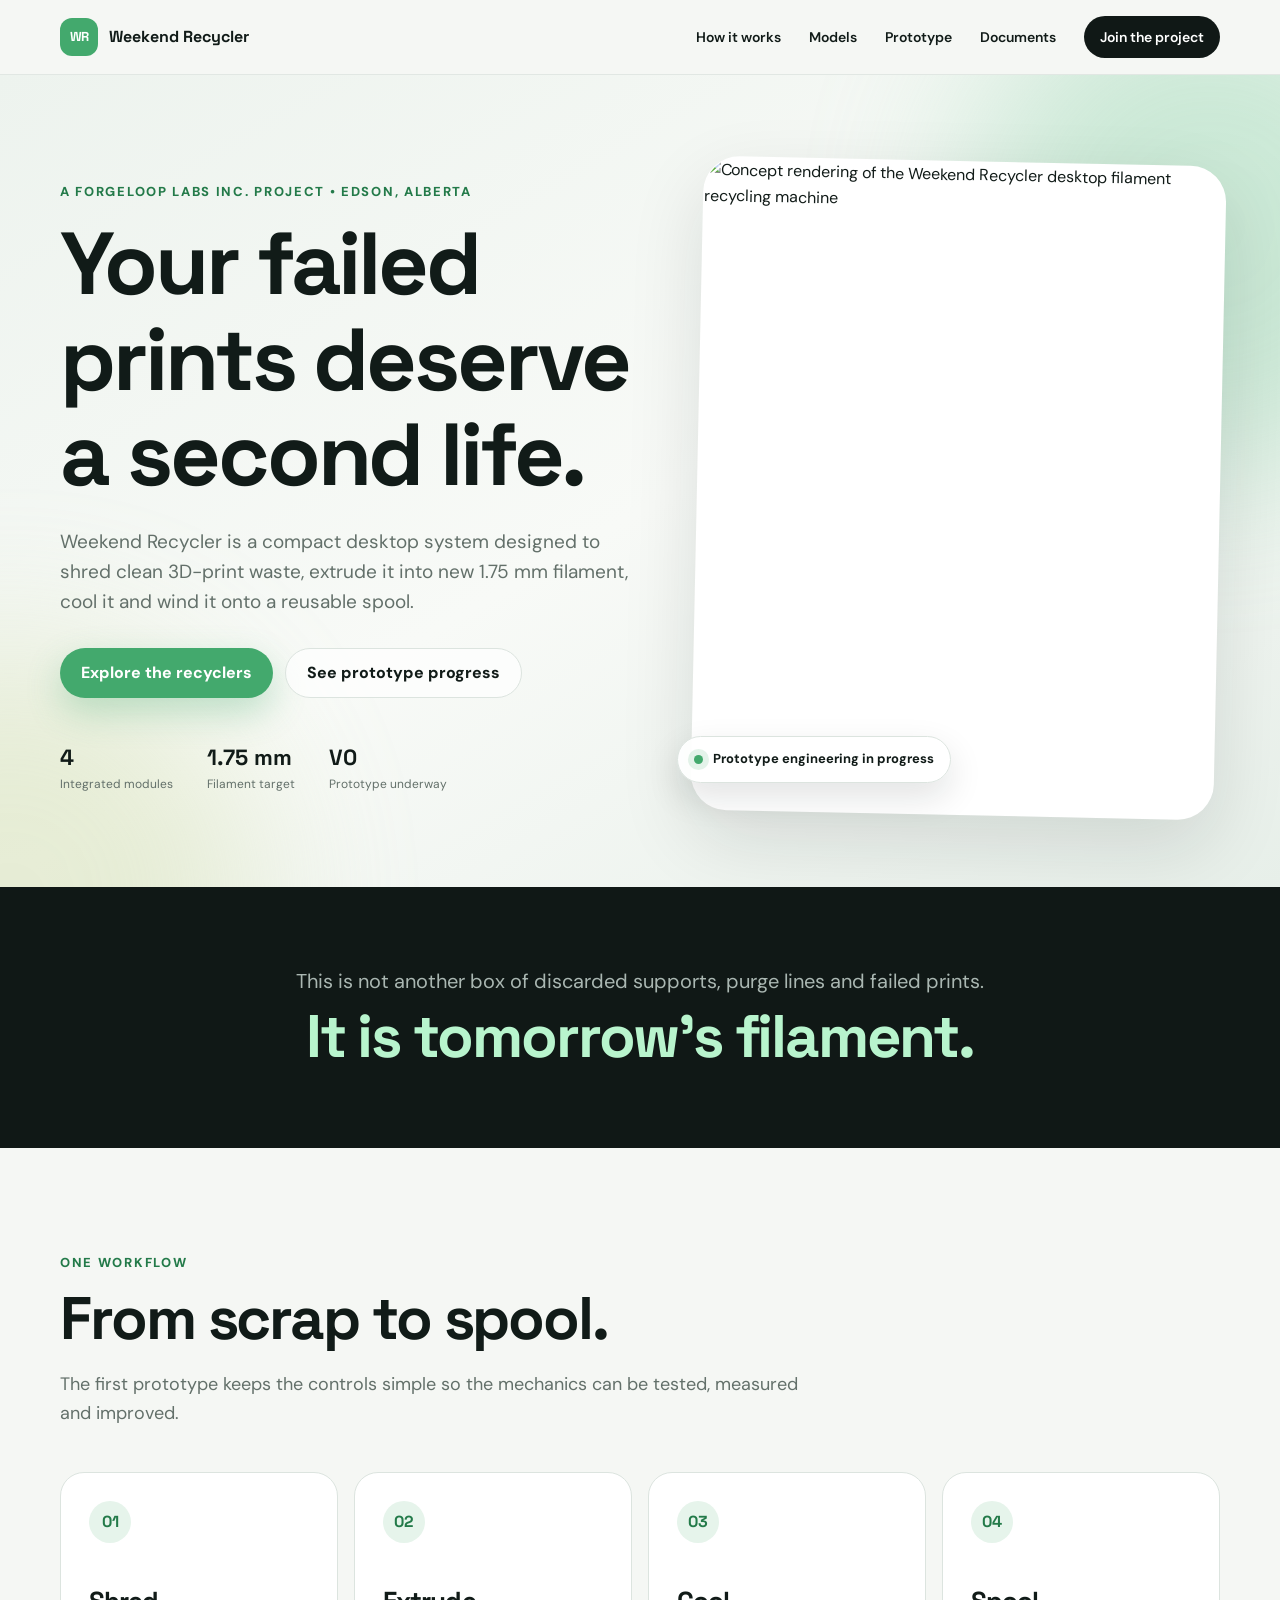
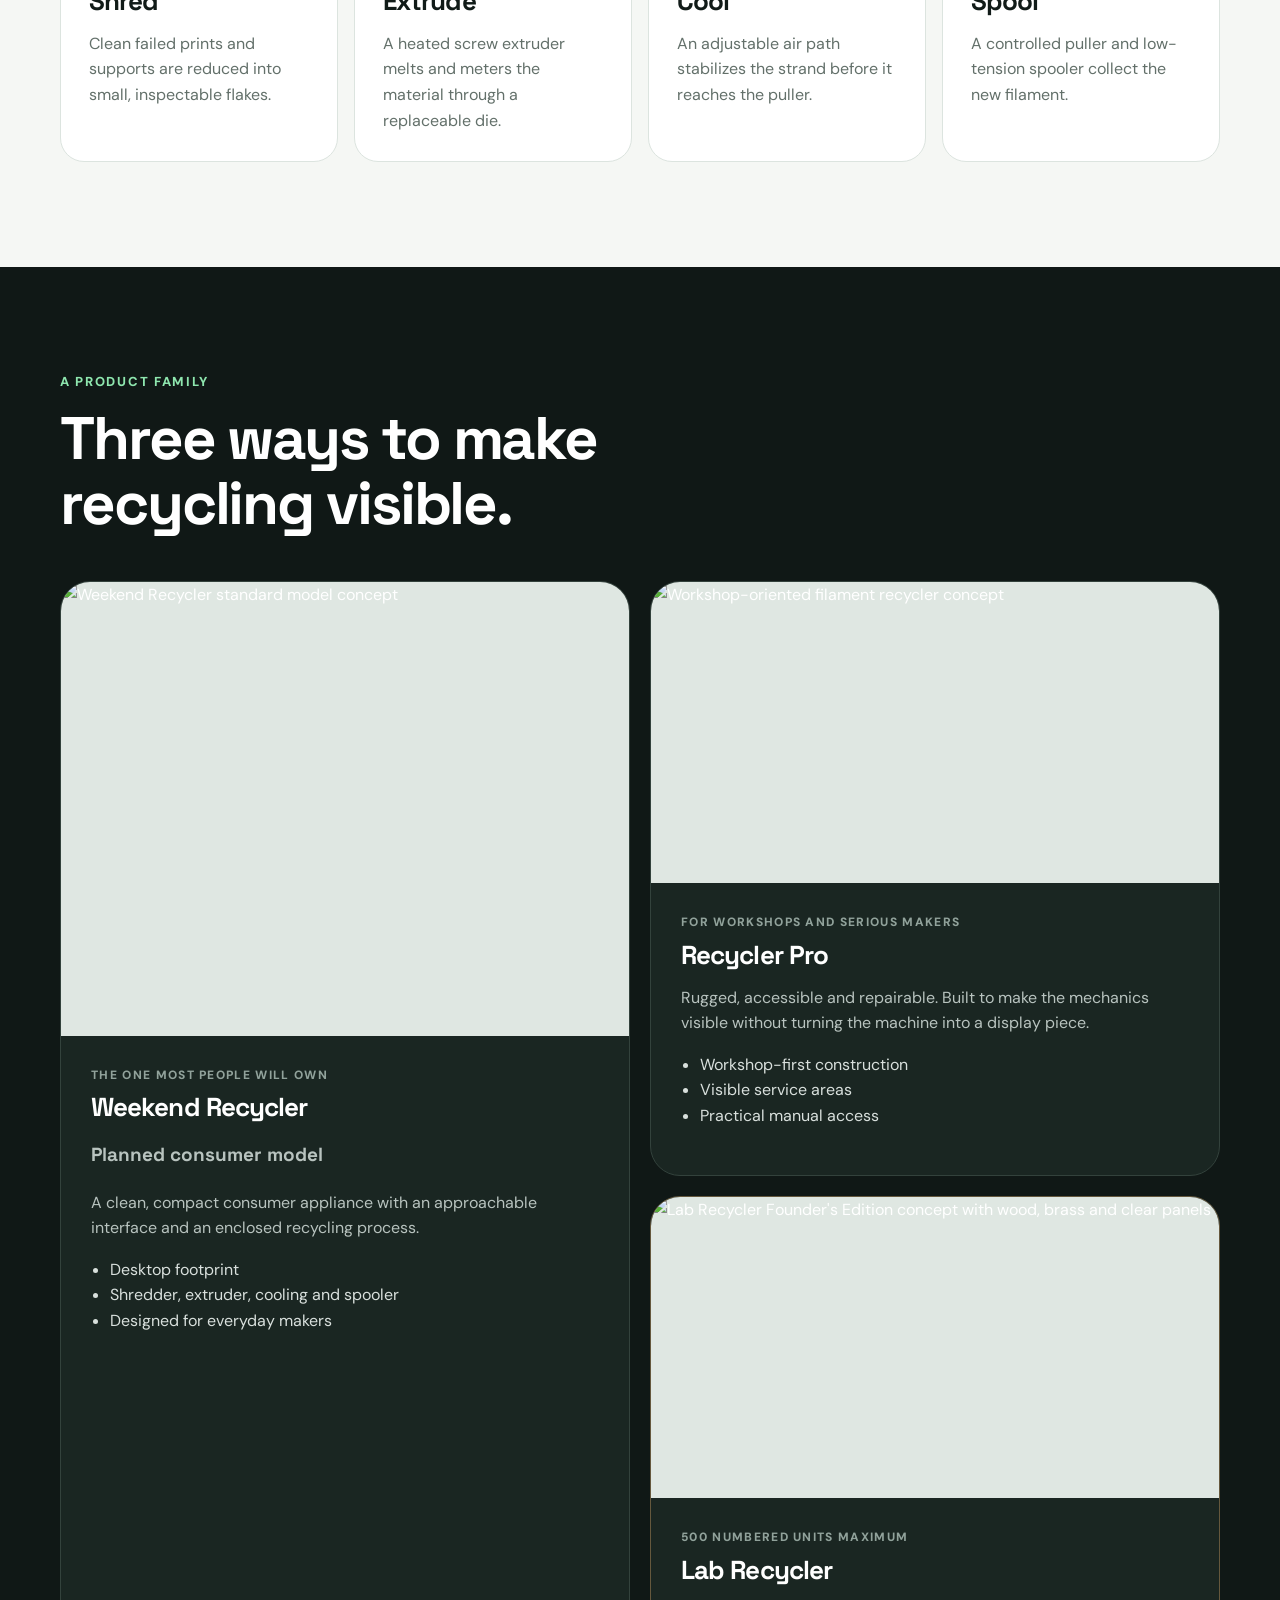
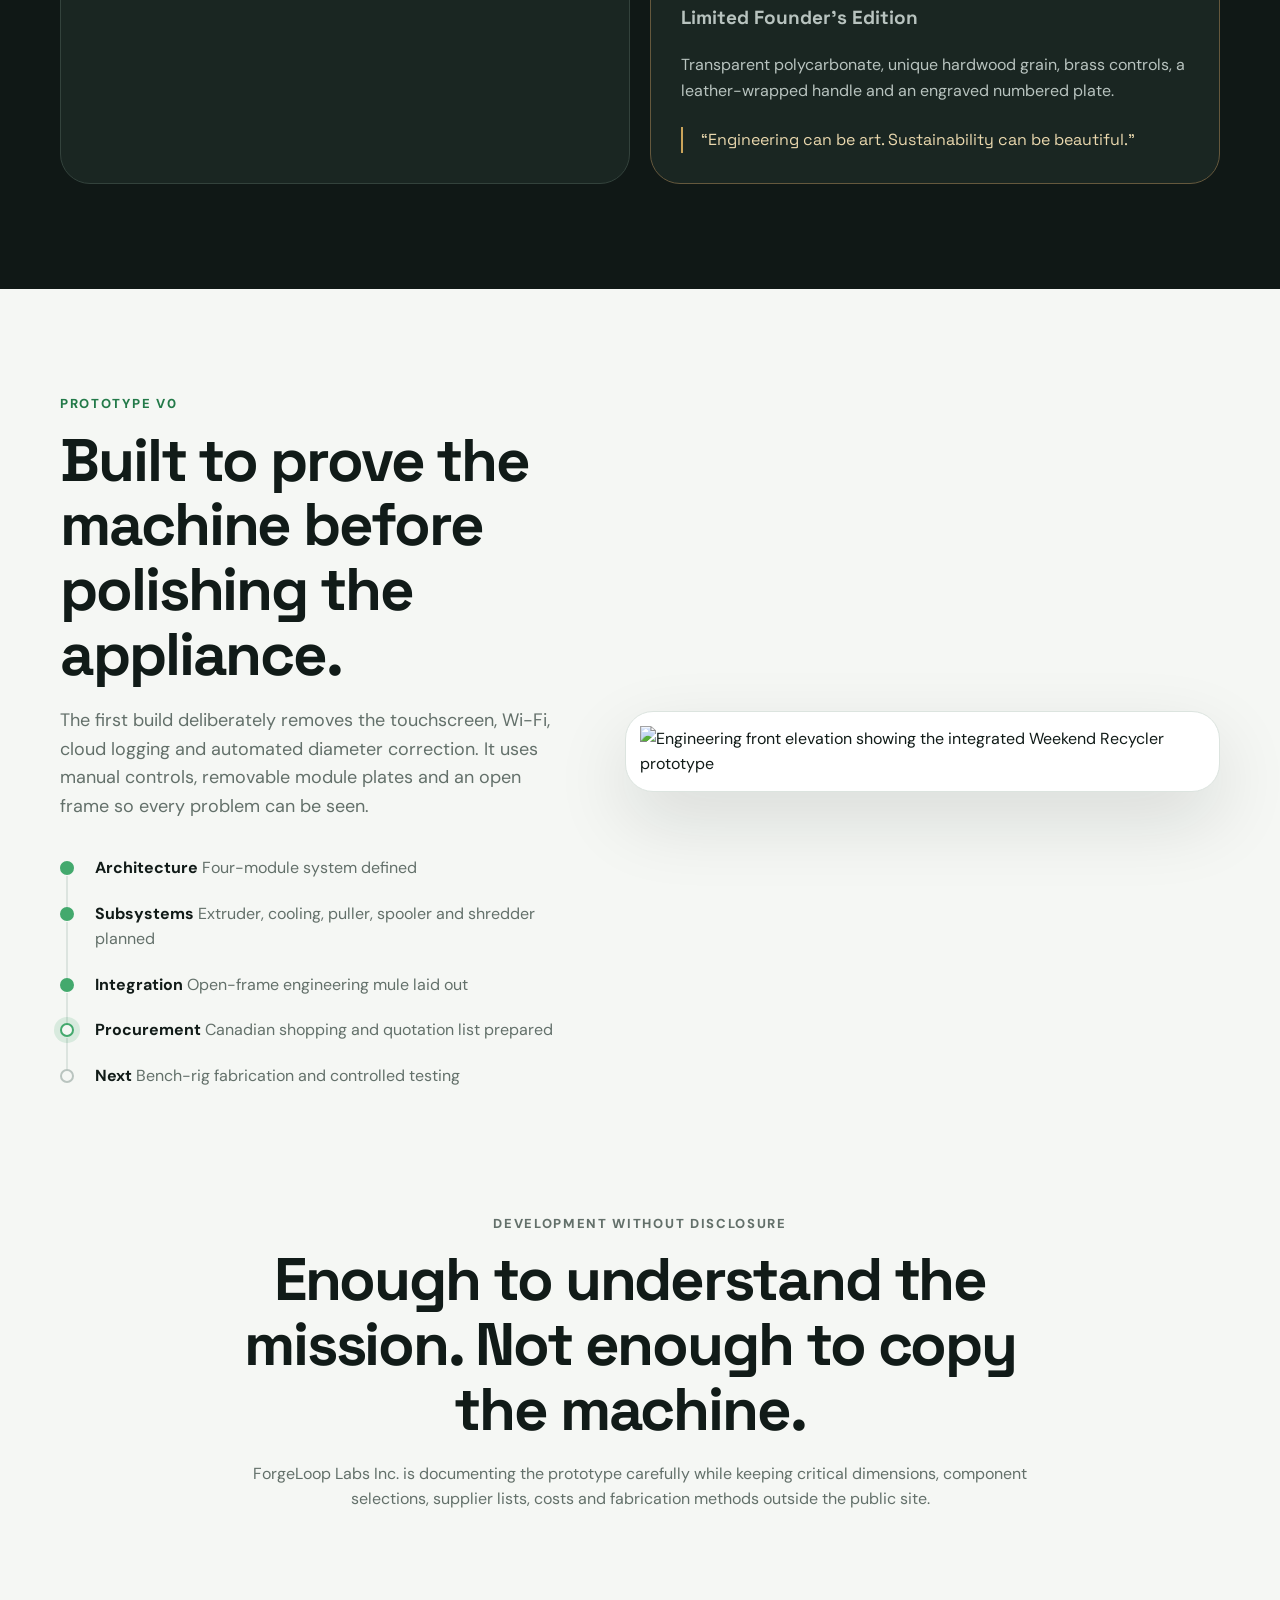
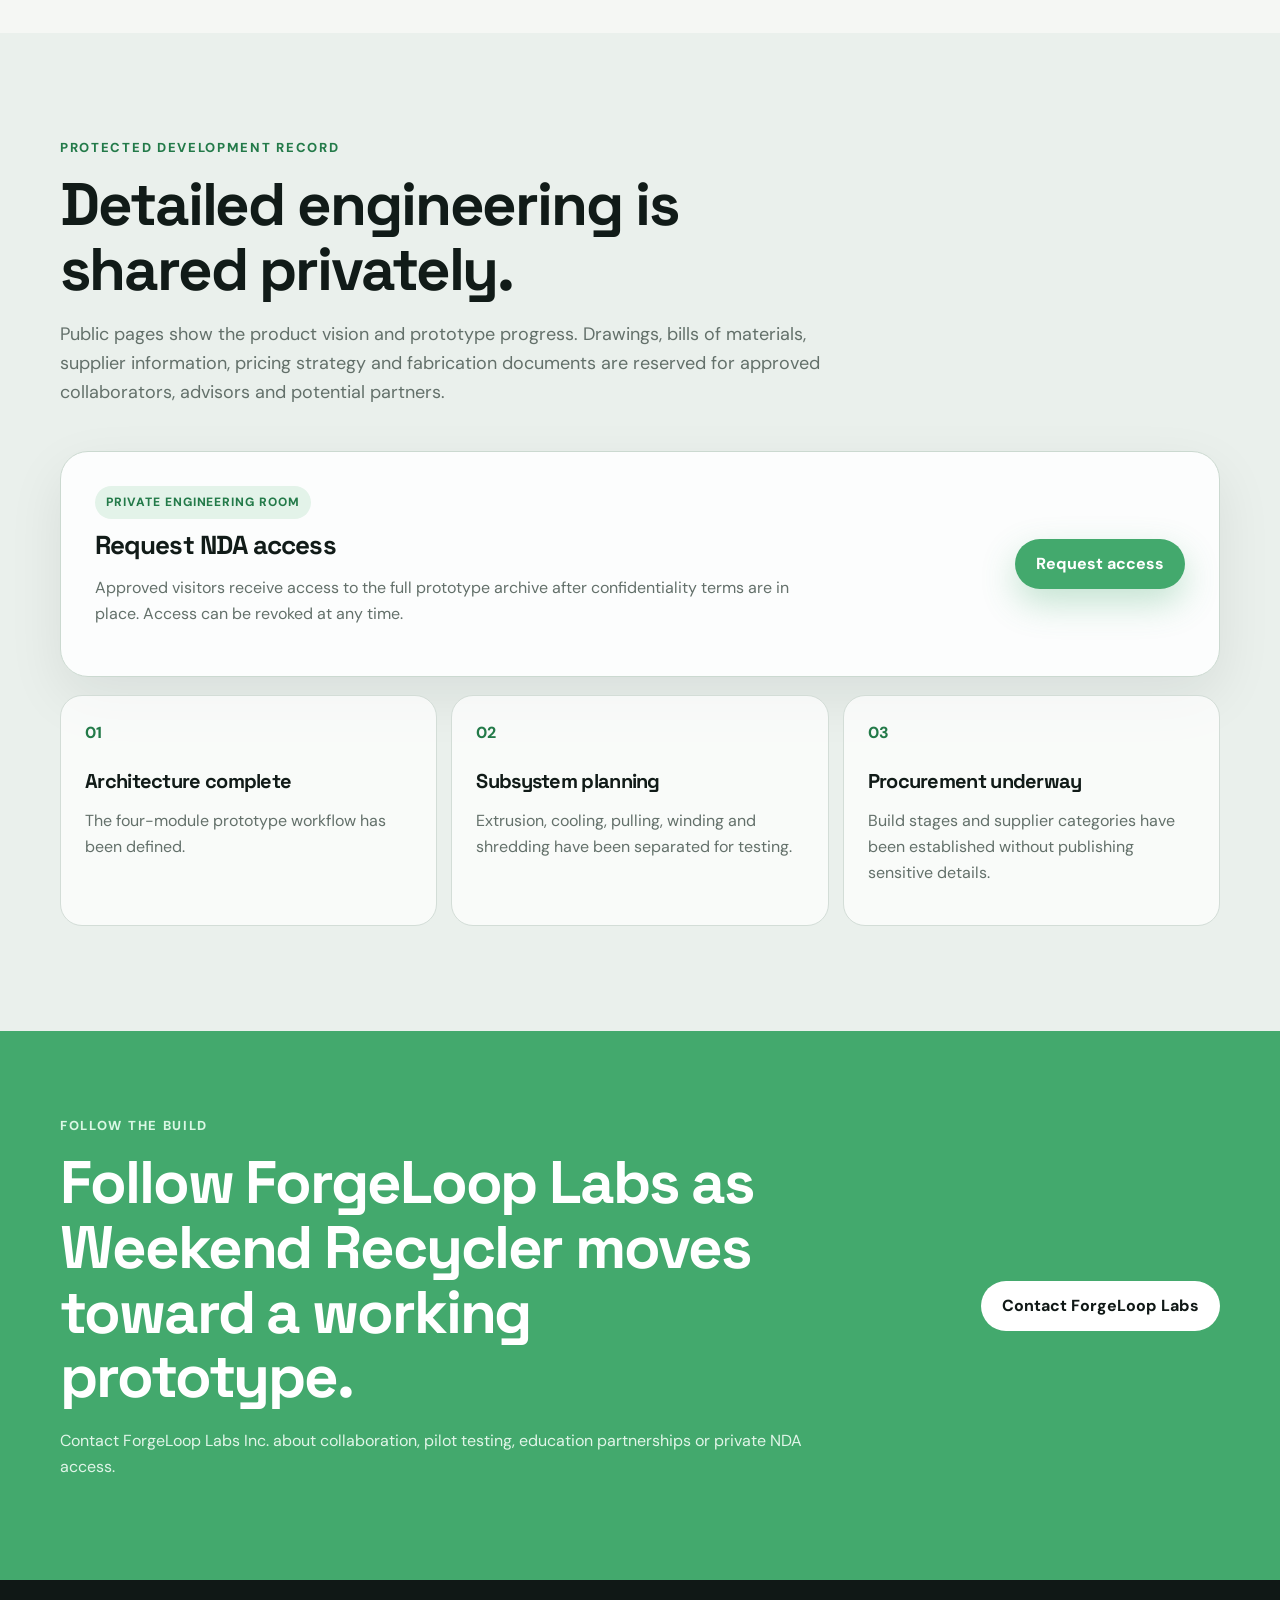
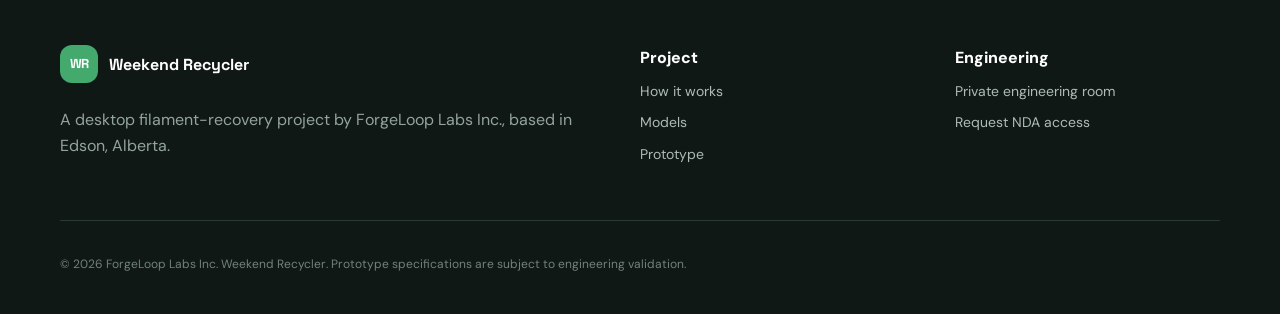
==== index.html @ 0235ad7a "Add files via upload" ====
<!doctype html>
<html lang="en">
<head>
  <meta charset="utf-8">
  <meta name="viewport" content="width=device-width, initial-scale=1">
  <meta name="description" content="Weekend Recycler turns failed 3D prints into reusable 1.75 mm filament.">
  <meta name="theme-color" content="#101816">
  <title>Weekend Recycler — Give Failed Prints a Second Life</title>
  <link rel="preconnect" href="https://fonts.googleapis.com">
  <link rel="preconnect" href="https://fonts.gstatic.com" crossorigin>
  <link href="https://fonts.googleapis.com/css2?family=DM+Sans:wght@400;500;600;700&family=Space+Grotesk:wght@500;600;700&display=swap" rel="stylesheet">
  <link rel="stylesheet" href="styles.css">
  <script defer src="script.js"></script>
</head>
<body>
  <a class="skip-link" href="#main">Skip to content</a>

  <header class="site-header">
    <div class="container nav-wrap">
      <a class="brand" href="#top" aria-label="Weekend Recycler home">
        <span class="brand-mark">WR</span>
        <span>Weekend Recycler</span>
      </a>
      <button class="menu-button" aria-expanded="false" aria-controls="main-nav">Menu</button>
      <nav id="main-nav" class="main-nav" aria-label="Primary navigation">
        <a href="#how-it-works">How it works</a>
        <a href="#models">Models</a>
        <a href="#prototype">Prototype</a>
        <a href="#documents">Documents</a>
        <a class="nav-cta" href="#contact">Join the project</a>
      </nav>
    </div>
  </header>

  <main id="main">
    <section id="top" class="hero">
      <div class="hero-glow hero-glow-one"></div>
      <div class="hero-glow hero-glow-two"></div>
      <div class="container hero-grid">
        <div class="hero-copy reveal">
          <p class="eyebrow">A ForgeLoop Labs Inc. project • Edson, Alberta</p>
          <h1>Your failed prints deserve a second life.</h1>
          <p class="hero-text">
            Weekend Recycler is a compact desktop system designed to shred clean 3D-print waste,
            extrude it into new 1.75 mm filament, cool it and wind it onto a reusable spool.
          </p>
          <div class="hero-actions">
            <a class="button button-primary" href="#models">Explore the recyclers</a>
            <a class="button button-secondary" href="#prototype">See prototype progress</a>
          </div>
          <div class="hero-stats" aria-label="Product highlights">
            <div><strong>4</strong><span>Integrated modules</span></div>
            <div><strong>1.75 mm</strong><span>Filament target</span></div>
            <div><strong>V0</strong><span>Prototype underway</span></div>
          </div>
        </div>

        <div class="hero-visual reveal">
          <div class="image-shell">
            <img src="assets/standard-recycler.png" alt="Concept rendering of the Weekend Recycler desktop filament recycling machine">
          </div>
          <div class="floating-card">
            <span class="status-dot"></span>
            Prototype engineering in progress
          </div>
        </div>
      </div>
    </section>

    <section class="statement">
      <div class="container statement-inner reveal">
        <p>This is not another box of discarded supports, purge lines and failed prints.</p>
        <h2>It is tomorrow’s filament.</h2>
      </div>
    </section>

    <section id="how-it-works" class="section">
      <div class="container">
        <div class="section-heading reveal">
          <p class="eyebrow">One workflow</p>
          <h2>From scrap to spool.</h2>
          <p>The first prototype keeps the controls simple so the mechanics can be tested, measured and improved.</p>
        </div>
        <div class="process-grid">
          <article class="process-card reveal">
            <span>01</span>
            <h3>Shred</h3>
            <p>Clean failed prints and supports are reduced into small, inspectable flakes.</p>
          </article>
          <article class="process-card reveal">
            <span>02</span>
            <h3>Extrude</h3>
            <p>A heated screw extruder melts and meters the material through a replaceable die.</p>
          </article>
          <article class="process-card reveal">
            <span>03</span>
            <h3>Cool</h3>
            <p>An adjustable air path stabilizes the strand before it reaches the puller.</p>
          </article>
          <article class="process-card reveal">
            <span>04</span>
            <h3>Spool</h3>
            <p>A controlled puller and low-tension spooler collect the new filament.</p>
          </article>
        </div>
      </div>
    </section>

    <section id="models" class="section section-dark">
      <div class="container">
        <div class="section-heading reveal">
          <p class="eyebrow">A product family</p>
          <h2>Three ways to make recycling visible.</h2>
        </div>

        <div class="model-grid">
          <article class="model-card featured reveal">
            <div class="model-image"><img src="assets/standard-recycler.png" alt="Weekend Recycler standard model concept"></div>
            <div class="model-content">
              <p class="model-kicker">The one most people will own</p>
              <h3>Weekend Recycler</h3>
              <p class="availability">Planned consumer model</p>
              <p>A clean, compact consumer appliance with an approachable interface and an enclosed recycling process.</p>
              <ul>
                <li>Desktop footprint</li>
                <li>Shredder, extruder, cooling and spooler</li>
                <li>Designed for everyday makers</li>
              </ul>
            </div>
          </article>

          <article class="model-card reveal">
            <div class="model-image"><img src="assets/pro-recycler.png" alt="Workshop-oriented filament recycler concept"></div>
            <div class="model-content">
              <p class="model-kicker">For workshops and serious makers</p>
              <h3>Recycler Pro</h3>
              <p>Rugged, accessible and repairable. Built to make the mechanics visible without turning the machine into a display piece.</p>
              <ul>
                <li>Workshop-first construction</li>
                <li>Visible service areas</li>
                <li>Practical manual access</li>
              </ul>
            </div>
          </article>

          <article class="model-card lab reveal">
            <div class="model-image"><img src="assets/lab-recycler.png" alt="Lab Recycler Founder's Edition concept with wood, brass and clear panels"></div>
            <div class="model-content">
              <p class="model-kicker">500 numbered units maximum</p>
              <h3>Lab Recycler</h3>
              <p class="availability">Limited Founder’s Edition</p>
              <p>Transparent polycarbonate, unique hardwood grain, brass controls, a leather-wrapped handle and an engraved numbered plate.</p>
              <blockquote>“Engineering can be art. Sustainability can be beautiful.”</blockquote>
            </div>
          </article>
        </div>
      </div>
    </section>

    <section id="prototype" class="section">
      <div class="container prototype-grid">
        <div class="prototype-copy reveal">
          <p class="eyebrow">Prototype V0</p>
          <h2>Built to prove the machine before polishing the appliance.</h2>
          <p>
            The first build deliberately removes the touchscreen, Wi-Fi, cloud logging and automated diameter correction.
            It uses manual controls, removable module plates and an open frame so every problem can be seen.
          </p>
          <div class="milestones">
            <div class="milestone done"><span></span><p><strong>Architecture</strong> Four-module system defined</p></div>
            <div class="milestone done"><span></span><p><strong>Subsystems</strong> Extruder, cooling, puller, spooler and shredder planned</p></div>
            <div class="milestone done"><span></span><p><strong>Integration</strong> Open-frame engineering mule laid out</p></div>
            <div class="milestone current"><span></span><p><strong>Procurement</strong> Canadian shopping and quotation list prepared</p></div>
            <div class="milestone"><span></span><p><strong>Next</strong> Bench-rig fabrication and controlled testing</p></div>
          </div>
        </div>
        <div class="prototype-visual reveal">
          <img src="assets/prototype-front-elevation.png" alt="Engineering front elevation showing the integrated Weekend Recycler prototype">
        </div>
      </div>
    </section>

    <section class="section detail-section">
      <div class="container public-vision reveal">
        <p class="eyebrow">Development without disclosure</p>
        <h2>Enough to understand the mission. Not enough to copy the machine.</h2>
        <p>
          ForgeLoop Labs Inc. is documenting the prototype carefully while keeping critical dimensions,
          component selections, supplier lists, costs and fabrication methods outside the public site.
        </p>
      </div>
    </section>

    <section id="documents" class="section docs-section">
      <div class="container">
        <div class="section-heading reveal">
          <p class="eyebrow">Protected development record</p>
          <h2>Detailed engineering is shared privately.</h2>
          <p>
            Public pages show the product vision and prototype progress. Drawings, bills of materials,
            supplier information, pricing strategy and fabrication documents are reserved for approved
            collaborators, advisors and potential partners.
          </p>
        </div>
        <div class="private-access-card reveal">
          <div>
            <span class="private-badge">Private engineering room</span>
            <h3>Request NDA access</h3>
            <p>
              Approved visitors receive access to the full prototype archive after confidentiality terms
              are in place. Access can be revoked at any time.
            </p>
          </div>
          <a class="button button-primary"
             href="mailto:david.bodnar@forgelooplabs.com?subject=Weekend%20Recycler%20NDA%20Access%20Request">
             Request access
          </a>
        </div>
        <div class="public-summary-grid">
          <article class="public-summary-card reveal"><span>01</span><h3>Architecture complete</h3><p>The four-module prototype workflow has been defined.</p></article>
          <article class="public-summary-card reveal"><span>02</span><h3>Subsystem planning</h3><p>Extrusion, cooling, pulling, winding and shredding have been separated for testing.</p></article>
          <article class="public-summary-card reveal"><span>03</span><h3>Procurement underway</h3><p>Build stages and supplier categories have been established without publishing sensitive details.</p></article>
        </div>
      </div>
    </section>

    <section id="contact" class="cta-section">
      <div class="container cta-inner reveal">
        <div>
          <p class="eyebrow">Follow the build</p>
          <h2>Follow ForgeLoop Labs as Weekend Recycler moves toward a working prototype.</h2>
          <p>Contact ForgeLoop Labs Inc. about collaboration, pilot testing, education partnerships or private NDA access.</p>
        </div>
        <a class="button button-light" href="mailto:david.bodnar@forgelooplabs.com?subject=Weekend%20Recycler">Contact ForgeLoop Labs</a>
      </div>
    </section>
  </main>

  <footer class="site-footer">
    <div class="container footer-grid">
      <div>
        <a class="brand footer-brand" href="#top"><span class="brand-mark">WR</span><span>Weekend Recycler</span></a>
        <p>A desktop filament-recovery project by ForgeLoop Labs Inc., based in Edson, Alberta.</p>
      </div>
      <div>
        <p class="footer-heading">Project</p>
        <a href="#how-it-works">How it works</a>
        <a href="#models">Models</a>
        <a href="#prototype">Prototype</a>
      </div>
      <div>
        <p class="footer-heading">Engineering</p>
        <a href="#documents">Private engineering room</a>
        <a href="mailto:david.bodnar@forgelooplabs.com?subject=Weekend%20Recycler%20NDA%20Access%20Request">Request NDA access</a>
      </div>
    </div>
    <div class="container legal">
      <p>© <span id="year"></span> ForgeLoop Labs Inc. Weekend Recycler. Prototype specifications are subject to engineering validation.</p>
    </div>
  </footer>
</body>
</html>
---- styles.css ----
:root {
  --bg: #f5f7f4;
  --paper: #ffffff;
  --ink: #111b18;
  --muted: #63706a;
  --line: #dce4df;
  --green: #43a96d;
  --green-dark: #237a49;
  --dark: #101816;
  --dark-soft: #1a2622;
  --amber: #caa45a;
  --radius: 24px;
  --shadow: 0 28px 75px rgba(16, 24, 22, .12);
}

* { box-sizing: border-box; }
html { scroll-behavior: smooth; }
body {
  margin: 0;
  background: var(--bg);
  color: var(--ink);
  font-family: "DM Sans", system-ui, sans-serif;
  line-height: 1.6;
}
img { display: block; width: 100%; }
a { color: inherit; text-decoration: none; }
button, a { -webkit-tap-highlight-color: transparent; }
.container { width: min(1160px, calc(100% - 40px)); margin-inline: auto; }
.skip-link { position: fixed; left: 16px; top: -80px; z-index: 999; background: white; padding: 12px 16px; border-radius: 8px; }
.skip-link:focus { top: 16px; }

.site-header {
  position: sticky; top: 0; z-index: 100;
  background: rgba(245, 247, 244, .86);
  border-bottom: 1px solid rgba(220, 228, 223, .8);
  backdrop-filter: blur(16px);
}
.nav-wrap { height: 74px; display: flex; align-items: center; justify-content: space-between; }
.brand { display: inline-flex; gap: 11px; align-items: center; font-family: "Space Grotesk"; font-weight: 700; }
.brand-mark {
  display: grid; place-items: center; width: 38px; height: 38px; border-radius: 12px;
  background: var(--green); color: white; font-size: 13px; letter-spacing: -.04em;
}
.main-nav { display: flex; gap: 28px; align-items: center; font-size: 14px; font-weight: 600; }
.main-nav a:hover { color: var(--green-dark); }
.nav-cta { background: var(--dark); color: white !important; padding: 10px 16px; border-radius: 999px; }
.menu-button { display: none; border: 0; background: var(--dark); color: white; border-radius: 999px; padding: 9px 14px; }

.hero {
  position: relative; overflow: hidden; padding: 86px 0 72px;
  background: linear-gradient(150deg, #edf3ee 0%, #f8faf7 52%, #e7efe9 100%);
}
.hero-grid { position: relative; display: grid; grid-template-columns: 1.05fr .95fr; gap: 58px; align-items: center; }
.hero-copy { position: relative; z-index: 2; }
.eyebrow { margin: 0 0 14px; color: var(--green-dark); font-size: 13px; font-weight: 800; letter-spacing: .13em; text-transform: uppercase; }
h1, h2, h3 { font-family: "Space Grotesk", system-ui, sans-serif; line-height: 1.08; letter-spacing: -.035em; }
h1 { max-width: 760px; margin: 0; font-size: clamp(48px, 7vw, 88px); }
h2 { margin: 0 0 18px; font-size: clamp(36px, 5vw, 60px); }
h3 { margin: 0 0 10px; font-size: 26px; }
.hero-text { max-width: 660px; margin: 25px 0 30px; color: var(--muted); font-size: 19px; }
.hero-actions { display: flex; gap: 12px; flex-wrap: wrap; }
.button { display: inline-flex; align-items: center; justify-content: center; min-height: 50px; padding: 0 21px; border-radius: 999px; font-weight: 750; transition: transform .2s ease, box-shadow .2s ease; }
.button:hover { transform: translateY(-2px); }
.button-primary { background: var(--green); color: white; box-shadow: 0 14px 35px rgba(67, 169, 109, .3); }
.button-secondary { border: 1px solid var(--line); background: rgba(255,255,255,.7); }
.button-light { background: white; color: var(--dark); }
.hero-stats { display: flex; gap: 34px; margin-top: 42px; }
.hero-stats div { display: grid; }
.hero-stats strong { font-family: "Space Grotesk"; font-size: 22px; }
.hero-stats span { color: var(--muted); font-size: 12px; }
.hero-visual { position: relative; }
.image-shell {
  overflow: hidden; border: 1px solid rgba(255,255,255,.9); border-radius: 36px;
  background: white; box-shadow: var(--shadow); transform: rotate(1.2deg);
}
.image-shell img { aspect-ratio: 4/5; object-fit: cover; }
.floating-card {
  position: absolute; left: -20px; bottom: 32px; display: flex; gap: 10px; align-items: center;
  border: 1px solid var(--line); border-radius: 999px; padding: 12px 16px;
  background: rgba(255,255,255,.94); box-shadow: 0 14px 35px rgba(16,24,22,.12); font-size: 13px; font-weight: 700;
}
.status-dot { width: 9px; height: 9px; border-radius: 50%; background: var(--green); box-shadow: 0 0 0 6px rgba(67,169,109,.14); }
.hero-glow { position: absolute; width: 500px; height: 500px; border-radius: 50%; filter: blur(80px); opacity: .38; }
.hero-glow-one { right: -180px; top: -100px; background: #82cda1; }
.hero-glow-two { left: -240px; bottom: -260px; background: #cbd8a0; }

.statement { background: var(--dark); color: white; }
.statement-inner { padding: 78px 0; text-align: center; }
.statement p { margin: 0 0 8px; color: #aab7b2; font-size: 20px; }
.statement h2 { margin: 0; color: #b8f4cd; }

.section { padding: 105px 0; }
.section-heading { max-width: 760px; margin-bottom: 44px; }
.section-heading p:last-child { color: var(--muted); font-size: 18px; }
.process-grid { display: grid; grid-template-columns: repeat(4, 1fr); gap: 16px; }
.process-card { min-height: 240px; padding: 28px; border: 1px solid var(--line); border-radius: var(--radius); background: var(--paper); }
.process-card span { display: inline-grid; place-items: center; width: 42px; height: 42px; border-radius: 50%; background: #e6f4eb; color: var(--green-dark); font-family: "Space Grotesk"; font-weight: 700; }
.process-card h3 { margin-top: 44px; }
.process-card p { color: var(--muted); margin-bottom: 0; }

.section-dark { background: var(--dark); color: white; }
.section-dark .eyebrow { color: #8ee6ae; }
.model-grid { display: grid; grid-template-columns: 1fr 1fr; gap: 20px; }
.model-card { overflow: hidden; border: 1px solid #33423c; border-radius: 30px; background: var(--dark-soft); }
.model-card.featured { grid-row: span 2; }
.model-image { overflow: hidden; background: #dfe7e2; }
.model-card.featured .model-image img { aspect-ratio: 5/4; object-fit: cover; }
.model-card:not(.featured) .model-image img { aspect-ratio: 16/8.5; object-fit: cover; }
.model-content { padding: 30px; }
.model-kicker { margin: 0 0 8px; color: #91a29b; font-size: 12px; text-transform: uppercase; letter-spacing: .11em; font-weight: 800; }
.price { color: #a8f2c2; font-family: "Space Grotesk"; font-size: 27px; font-weight: 700; }
.price span { color: #91a29b; font-family: "DM Sans"; font-size: 12px; font-weight: 500; }
.model-content > p:not(.model-kicker):not(.price) { color: #b8c3bf; }
.model-content ul { padding-left: 19px; color: #d9e0dd; }
.model-content blockquote { margin: 24px 0 0; padding-left: 18px; border-left: 2px solid var(--amber); color: #ead8ae; font-family: "Space Grotesk"; }
.lab { border-color: #65583d; }

.prototype-grid { display: grid; grid-template-columns: .92fr 1.08fr; gap: 58px; align-items: center; }
.prototype-copy > p:not(.eyebrow) { color: var(--muted); font-size: 18px; }
.prototype-visual { border: 1px solid var(--line); border-radius: 28px; padding: 14px; background: white; box-shadow: var(--shadow); }
.milestones { margin-top: 34px; }
.milestone { position: relative; display: grid; grid-template-columns: 22px 1fr; gap: 13px; }
.milestone:not(:last-child)::before { content: ""; position: absolute; left: 6px; top: 21px; width: 2px; height: calc(100% - 3px); background: var(--line); }
.milestone span { position: relative; z-index: 1; width: 14px; height: 14px; margin-top: 6px; border: 2px solid #b9c4bf; border-radius: 50%; background: var(--bg); }
.milestone.done span { border-color: var(--green); background: var(--green); }
.milestone.current span { border-color: var(--green); box-shadow: 0 0 0 6px rgba(67,169,109,.16); }
.milestone p { margin: 0 0 20px; color: var(--muted); }
.milestone strong { color: var(--ink); }

.detail-section { padding-top: 0; }
.detail-grid { display: grid; grid-template-columns: 1fr 1fr; gap: 20px; }
.detail-figure { margin: 0; padding: 15px; border: 1px solid var(--line); border-radius: 24px; background: white; }
.detail-figure img { aspect-ratio: 16/10; object-fit: contain; }
.detail-figure figcaption { padding: 10px 6px 2px; color: var(--muted); font-size: 13px; }

.docs-section { background: #eaf0ec; }
.docs-grid { display: grid; grid-template-columns: repeat(4, 1fr); gap: 14px; }
.doc-card { min-height: 220px; padding: 22px; border: 1px solid #d3ddd7; border-radius: 22px; background: rgba(255,255,255,.8); transition: transform .2s ease, border-color .2s ease; }
.doc-card:hover { transform: translateY(-5px); border-color: var(--green); }
.doc-card span { color: var(--green-dark); font-family: "Space Grotesk"; font-size: 13px; font-weight: 800; }
.doc-card h3 { margin-top: 35px; font-size: 20px; }
.doc-card p { color: var(--muted); font-size: 14px; }

.cta-section { padding: 85px 0; background: var(--green); color: white; }
.cta-inner { display: flex; align-items: center; justify-content: space-between; gap: 35px; }
.cta-inner .eyebrow { color: #daf7e4; }
.cta-inner h2 { max-width: 760px; }
.cta-inner p:last-child { max-width: 750px; color: #e1f5e8; }

.site-footer { padding: 65px 0 28px; background: var(--dark); color: white; }
.footer-grid { display: grid; grid-template-columns: 2fr 1fr 1fr; gap: 50px; }
.footer-brand { margin-bottom: 15px; }
.footer-grid > div { display: flex; flex-direction: column; align-items: flex-start; gap: 9px; }
.footer-grid p { color: #93a39d; margin: 0; }
.footer-heading { color: white !important; font-weight: 800; }
.footer-grid a:not(.brand) { color: #aebbb6; font-size: 14px; }
.legal { margin-top: 55px; padding-top: 22px; border-top: 1px solid #2b3934; color: #71817b; font-size: 12px; }

.reveal { opacity: 0; transform: translateY(18px); transition: opacity .7s ease, transform .7s ease; }
.reveal.visible { opacity: 1; transform: translateY(0); }

@media (max-width: 960px) {
  .menu-button { display: inline-flex; }
  .main-nav {
    display: none; position: absolute; left: 20px; right: 20px; top: 68px;
    flex-direction: column; align-items: stretch; gap: 3px; padding: 12px;
    border: 1px solid var(--line); border-radius: 18px; background: white; box-shadow: var(--shadow);
  }
  .main-nav.open { display: flex; }
  .main-nav a { padding: 11px 13px; }
  .hero-grid, .prototype-grid { grid-template-columns: 1fr; }
  .hero-copy { order: 1; }
  .hero-visual { max-width: 680px; margin-inline: auto; order: 2; }
  .process-grid, .docs-grid { grid-template-columns: repeat(2, 1fr); }
  .model-grid { grid-template-columns: 1fr; }
  .model-card.featured { grid-row: auto; }
}

@media (max-width: 650px) {
  .container { width: min(100% - 26px, 1160px); }
  .hero { padding-top: 56px; }
  h1 { font-size: 49px; }
  .hero-stats { gap: 20px; flex-wrap: wrap; }
  .floating-card { left: 8px; bottom: 16px; }
  .section { padding: 78px 0; }
  .process-grid, .docs-grid, .detail-grid { grid-template-columns: 1fr; }
  .process-card { min-height: 205px; }
  .cta-inner, .footer-grid { display: grid; grid-template-columns: 1fr; }
  .footer-grid { gap: 28px; }
}

.availability {
  color: #a8f2c2;
  font-family: "Space Grotesk";
  font-size: 19px;
  font-weight: 700;
}
.private-access-card {
  display: flex;
  align-items: center;
  justify-content: space-between;
  gap: 30px;
  padding: 34px;
  border: 1px solid #cbd9d0;
  border-radius: 28px;
  background: rgba(255,255,255,.88);
  box-shadow: 0 20px 55px rgba(16,24,22,.08);
}
.private-access-card h3 { margin-top: 12px; }
.private-access-card p { max-width: 720px; color: var(--muted); }
.private-badge {
  display: inline-flex;
  padding: 7px 11px;
  border-radius: 999px;
  background: #e3f3e9;
  color: var(--green-dark);
  font-size: 12px;
  font-weight: 800;
  letter-spacing: .08em;
  text-transform: uppercase;
}
.public-summary-grid {
  display: grid;
  grid-template-columns: repeat(3,1fr);
  gap: 14px;
  margin-top: 18px;
}
.public-summary-card {
  padding: 24px;
  border: 1px solid #d3ddd7;
  border-radius: 22px;
  background: rgba(255,255,255,.72);
}
.public-summary-card span { color: var(--green-dark); font-weight: 800; }
.public-summary-card h3 { margin-top: 25px; font-size: 20px; }
.public-summary-card p, .public-vision p { color: var(--muted); }
.public-vision { max-width: 820px; text-align: center; }
.public-vision h2 { max-width: 800px; }
@media (max-width: 760px) {
  .private-access-card { align-items: flex-start; flex-direction: column; }
  .public-summary-grid { grid-template-columns: 1fr; }
}
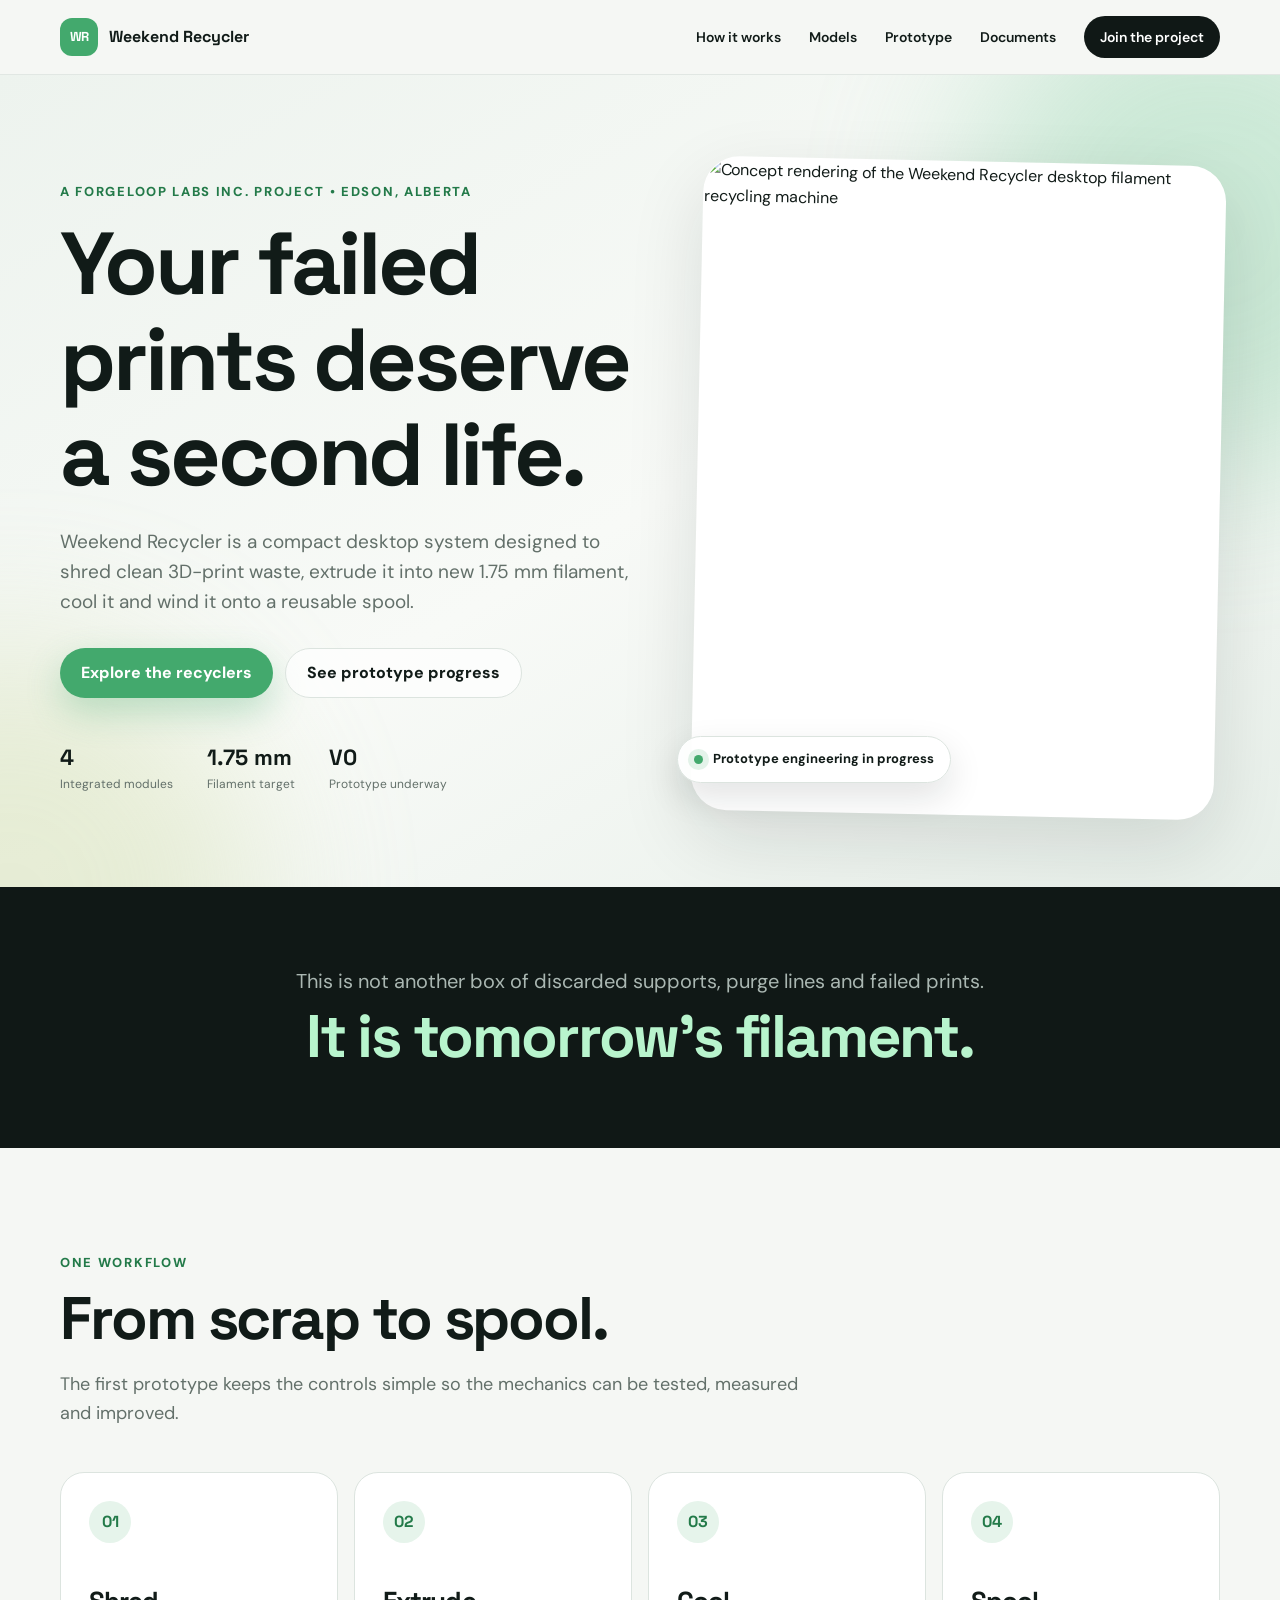
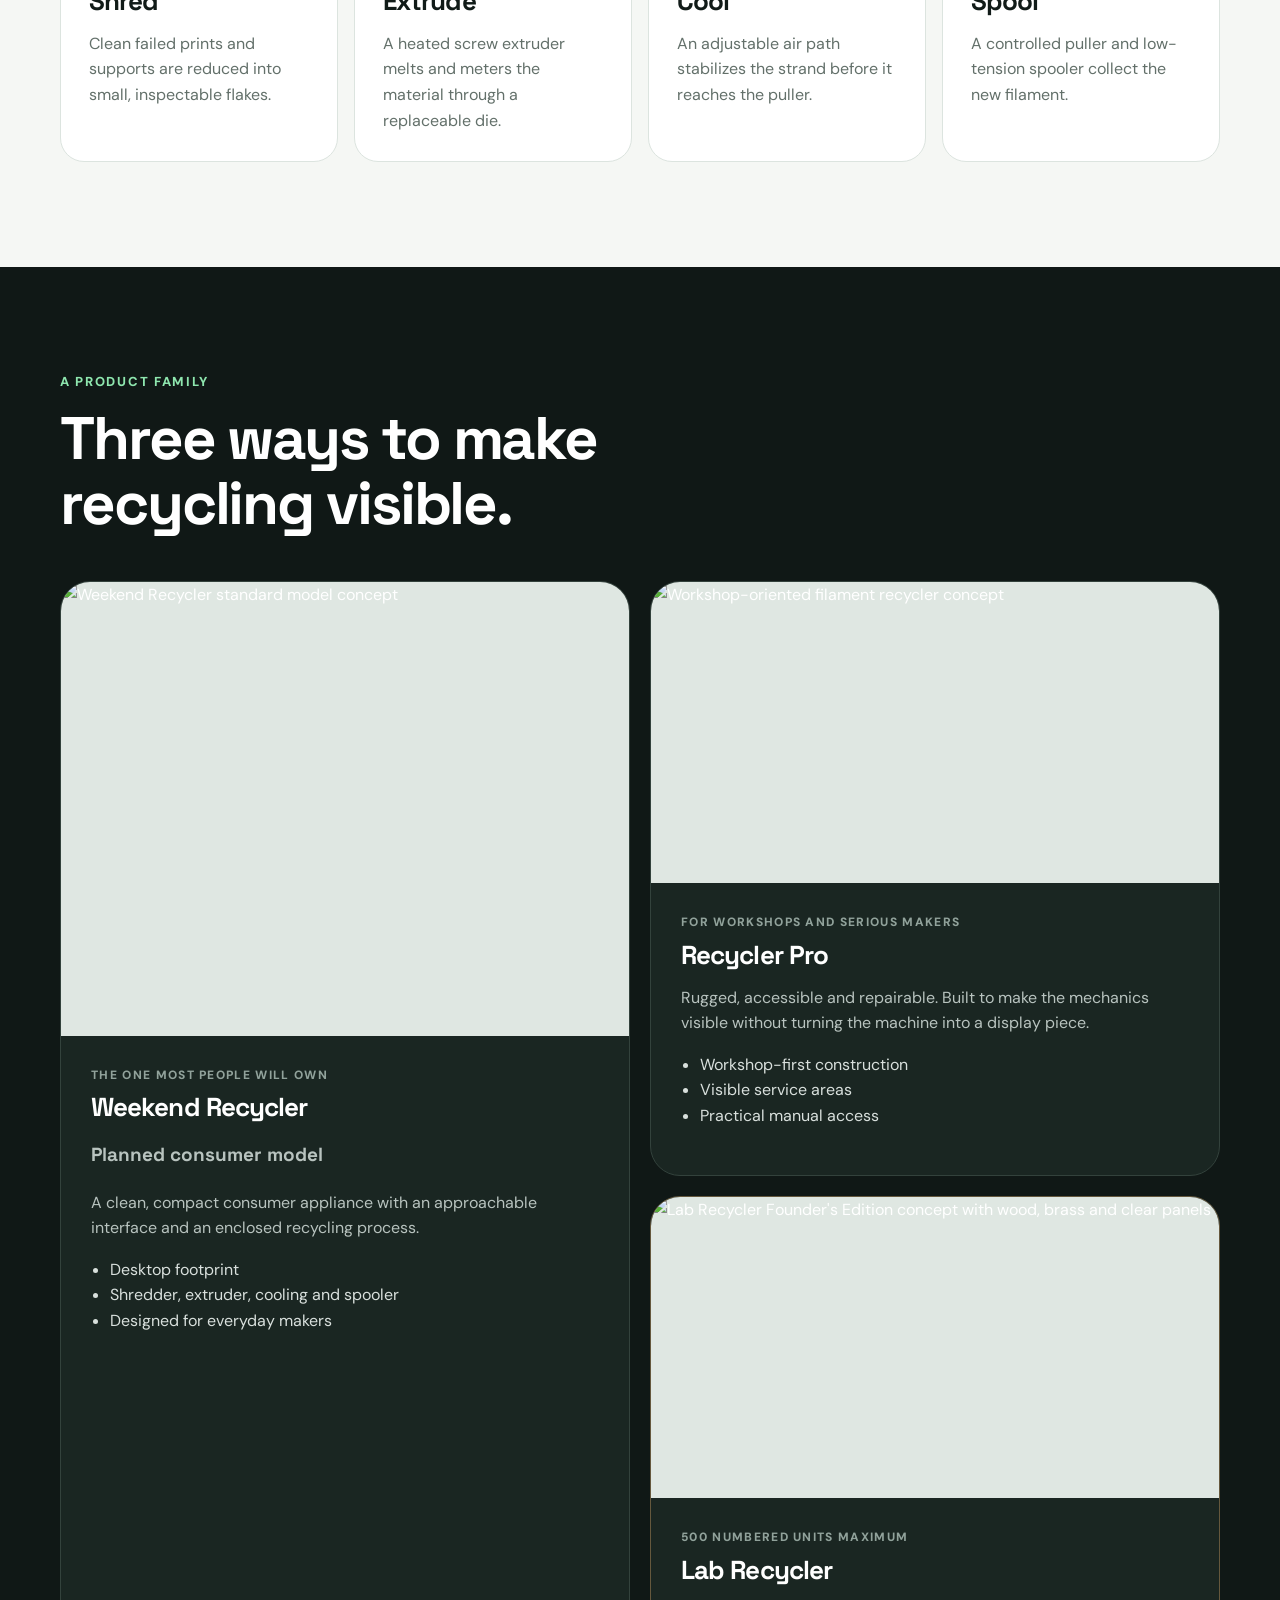
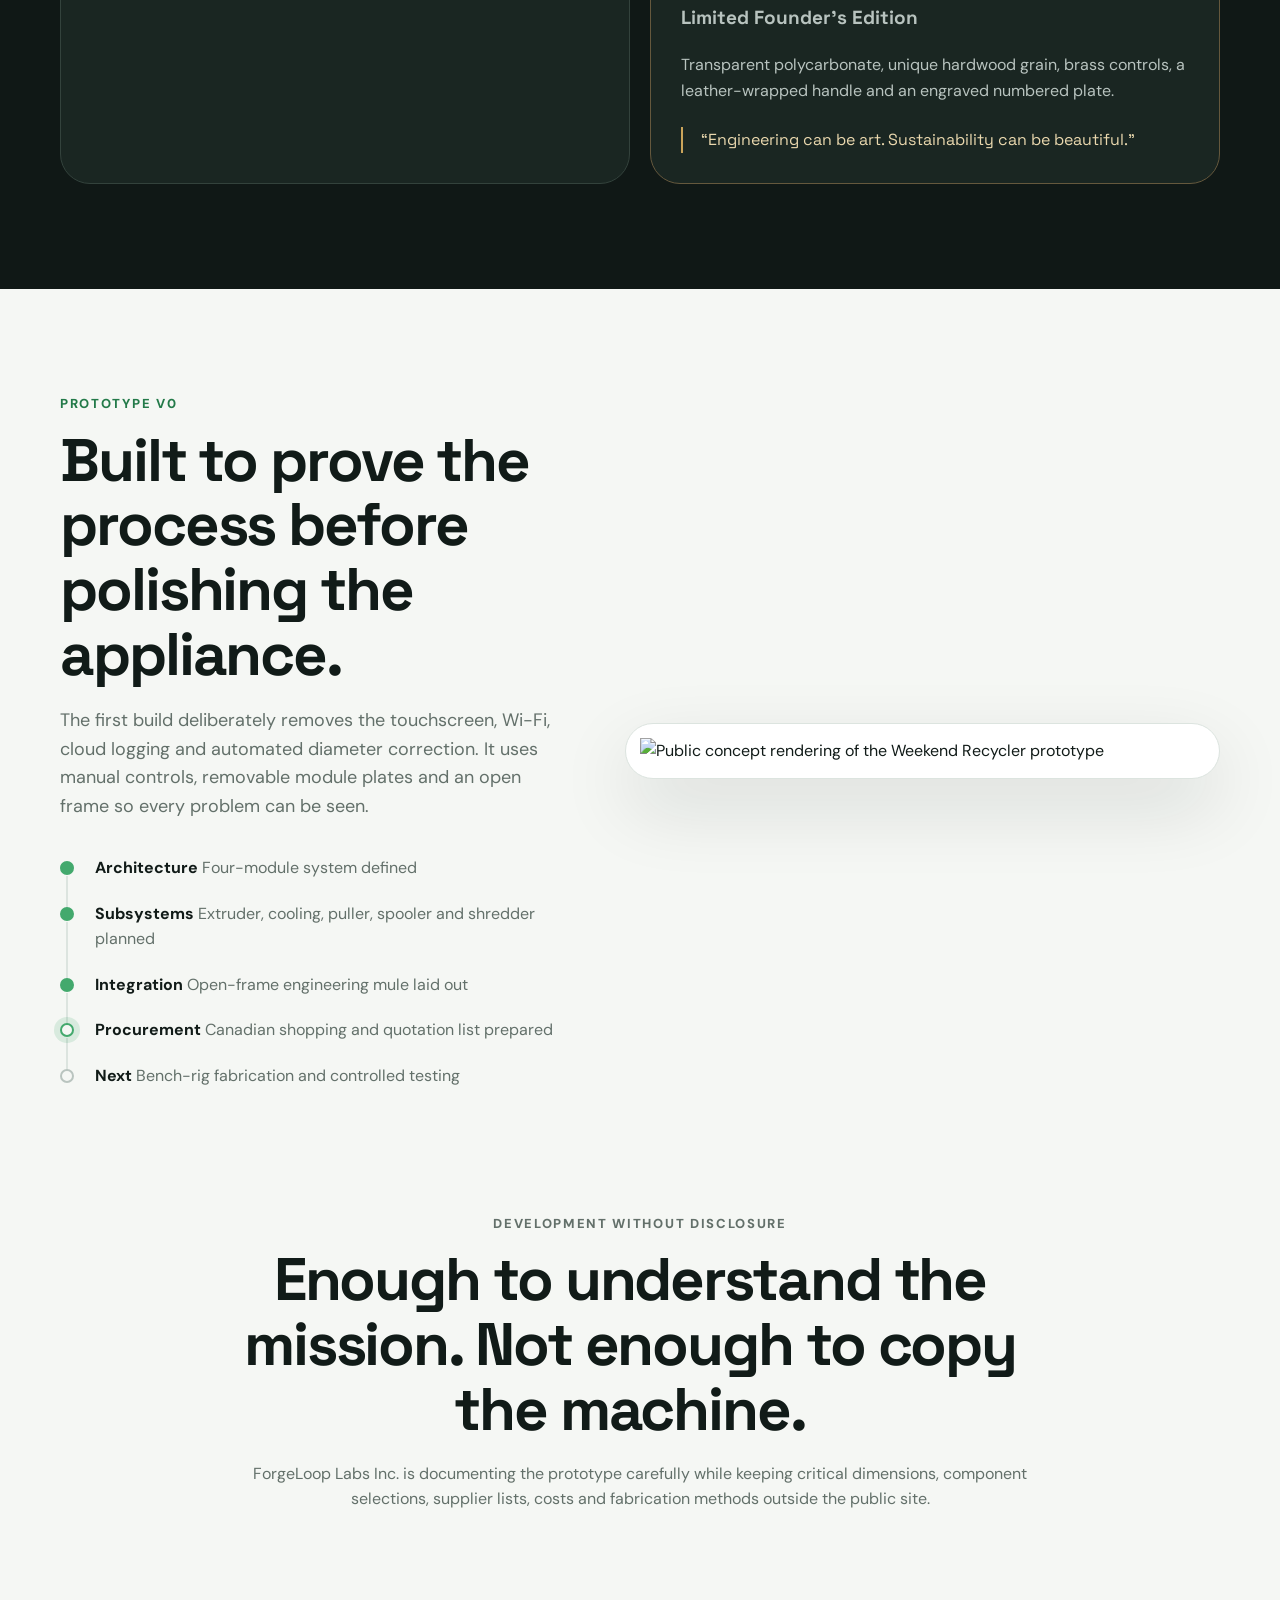
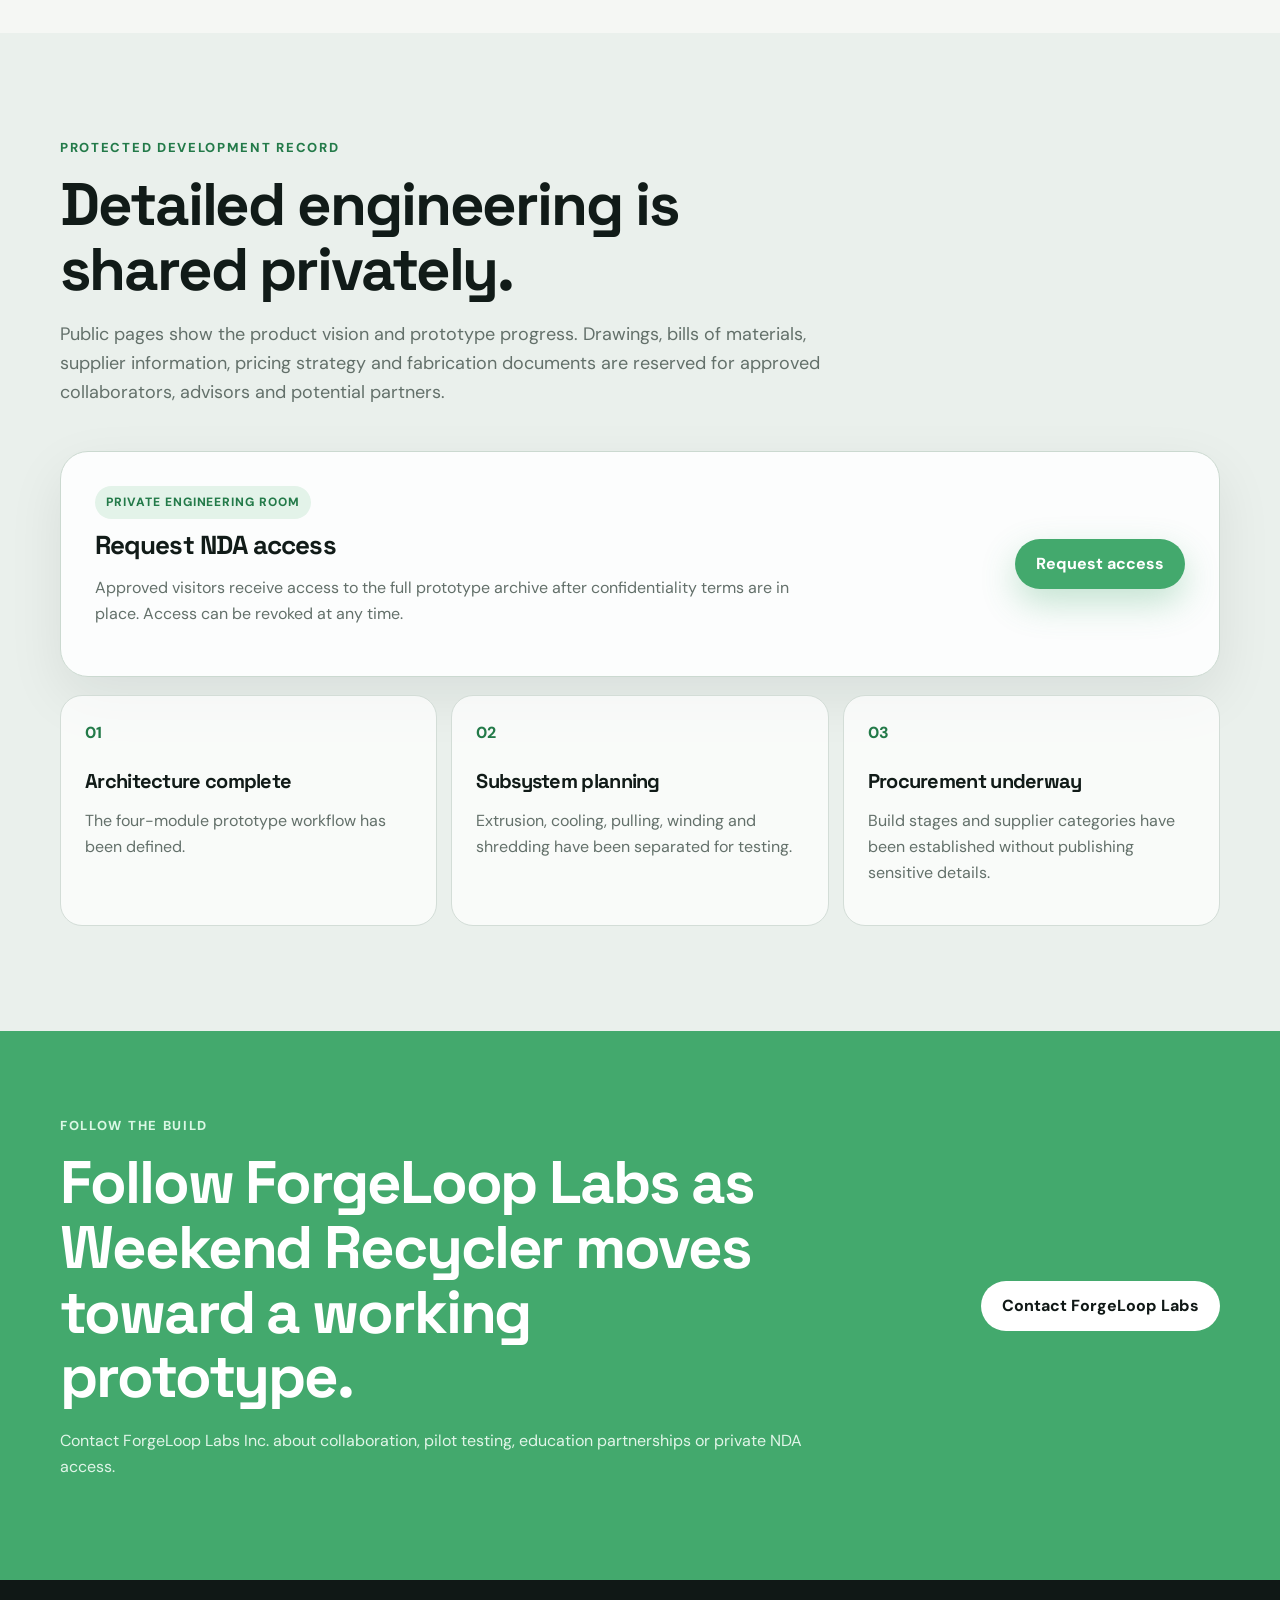
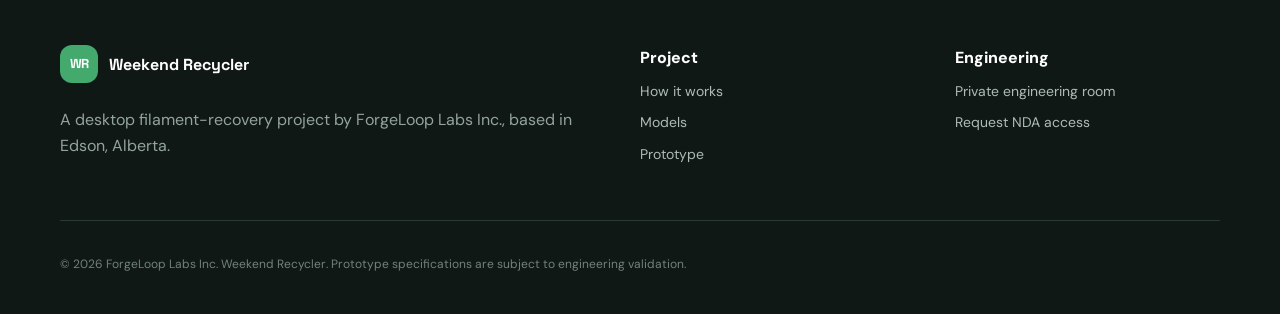
==== commit e1e4d057: "Add files via upload" ====
--- a/index.html
+++ b/index.html
@@ -161,7 +161,7 @@
       <div class="container prototype-grid">
         <div class="prototype-copy reveal">
           <p class="eyebrow">Prototype V0</p>
-          <h2>Built to prove the machine before polishing the appliance.</h2>
+          <h2>Built to prove the process before polishing the appliance.</h2>
           <p>
             The first build deliberately removes the touchscreen, Wi-Fi, cloud logging and automated diameter correction.
             It uses manual controls, removable module plates and an open frame so every problem can be seen.
@@ -175,7 +175,7 @@
           </div>
         </div>
         <div class="prototype-visual reveal">
-          <img src="assets/prototype-front-elevation.png" alt="Engineering front elevation showing the integrated Weekend Recycler prototype">
+          <img src="assets/technical-recycler.png" alt="Public concept rendering of the Weekend Recycler prototype">
         </div>
       </div>
     </section>
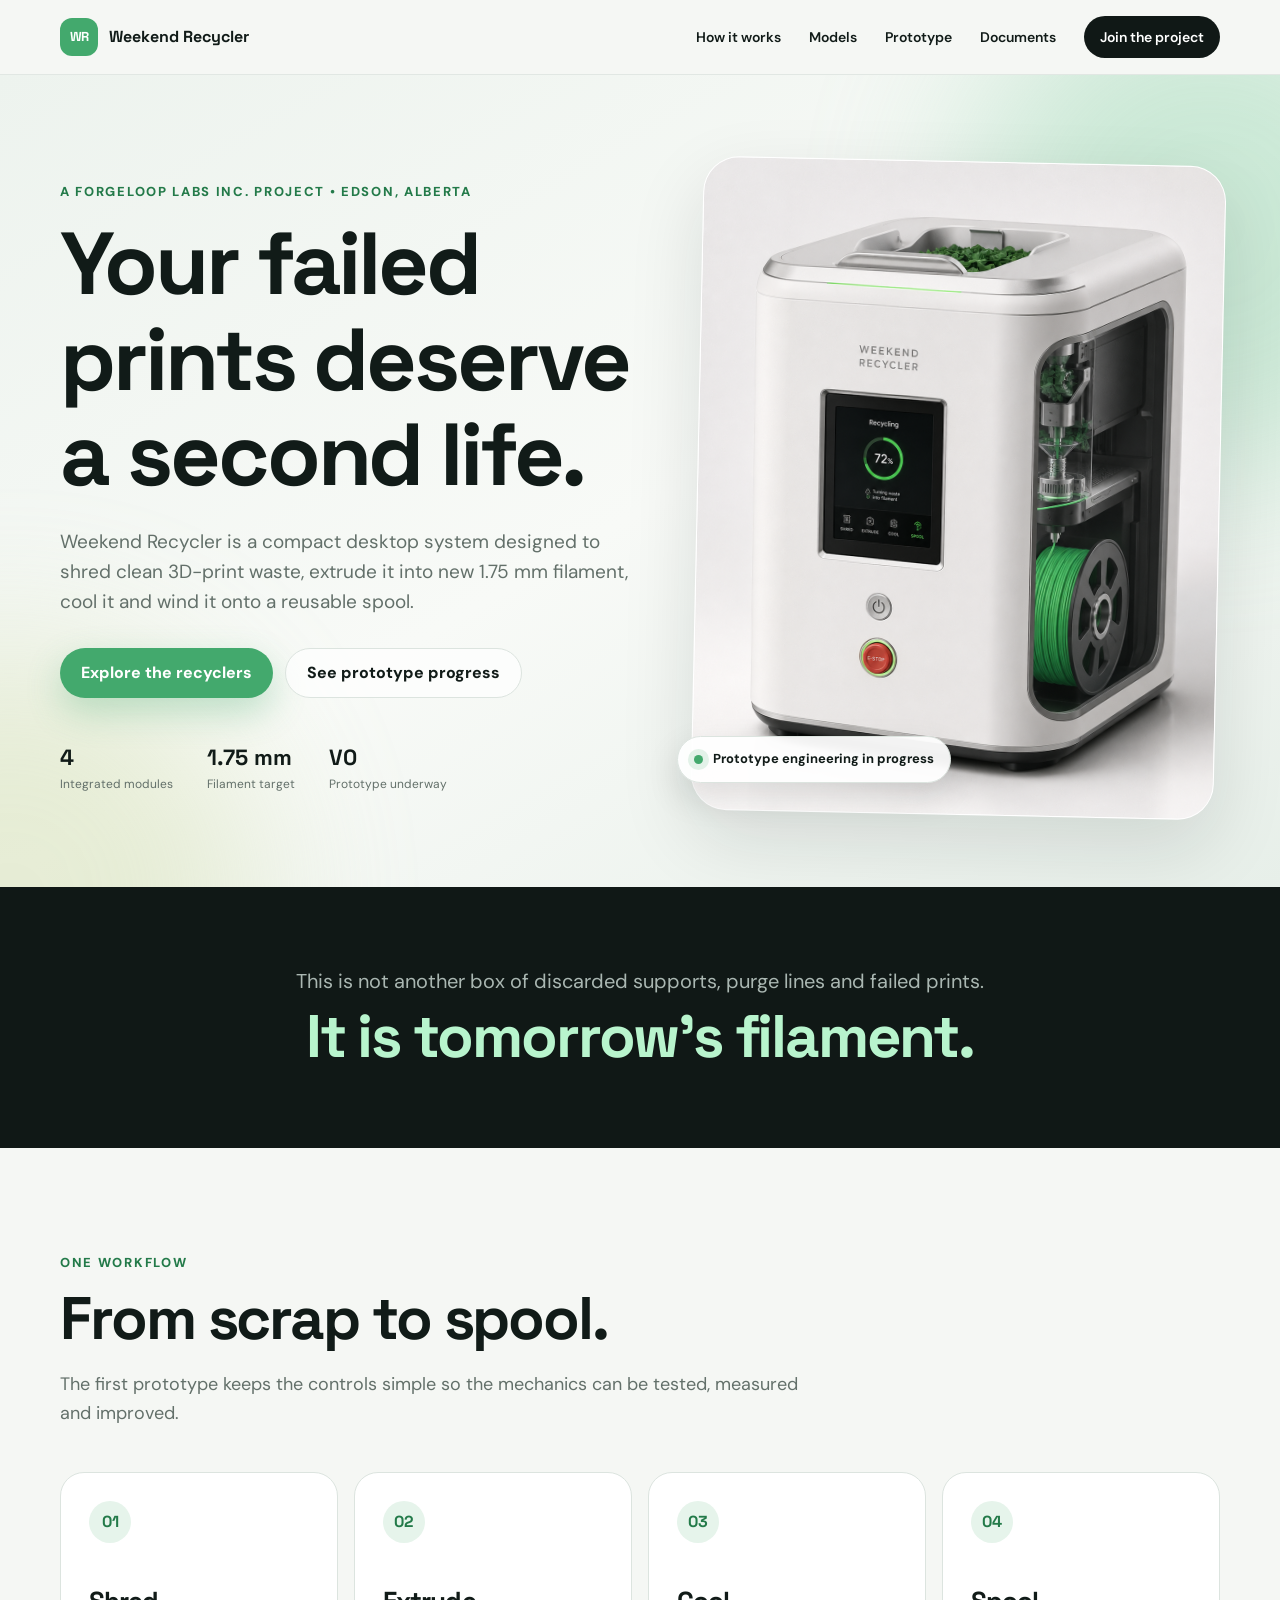
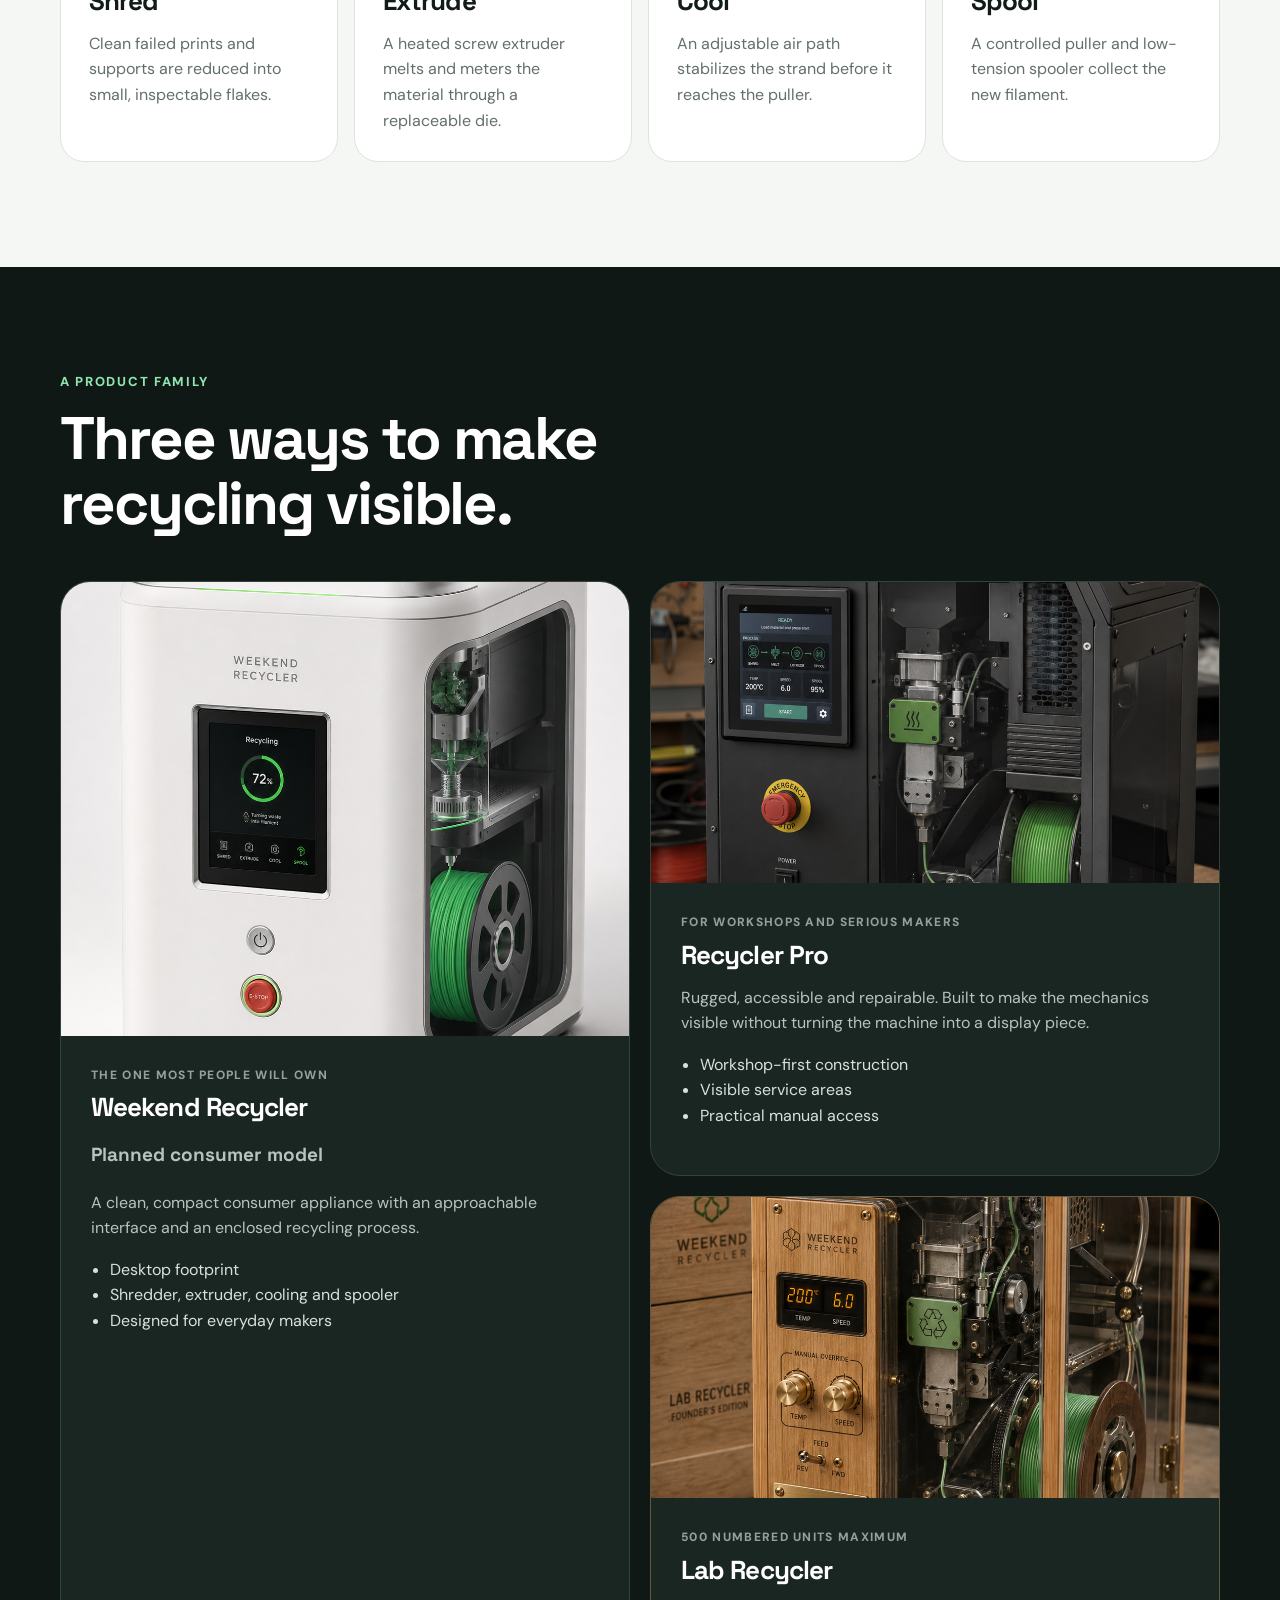
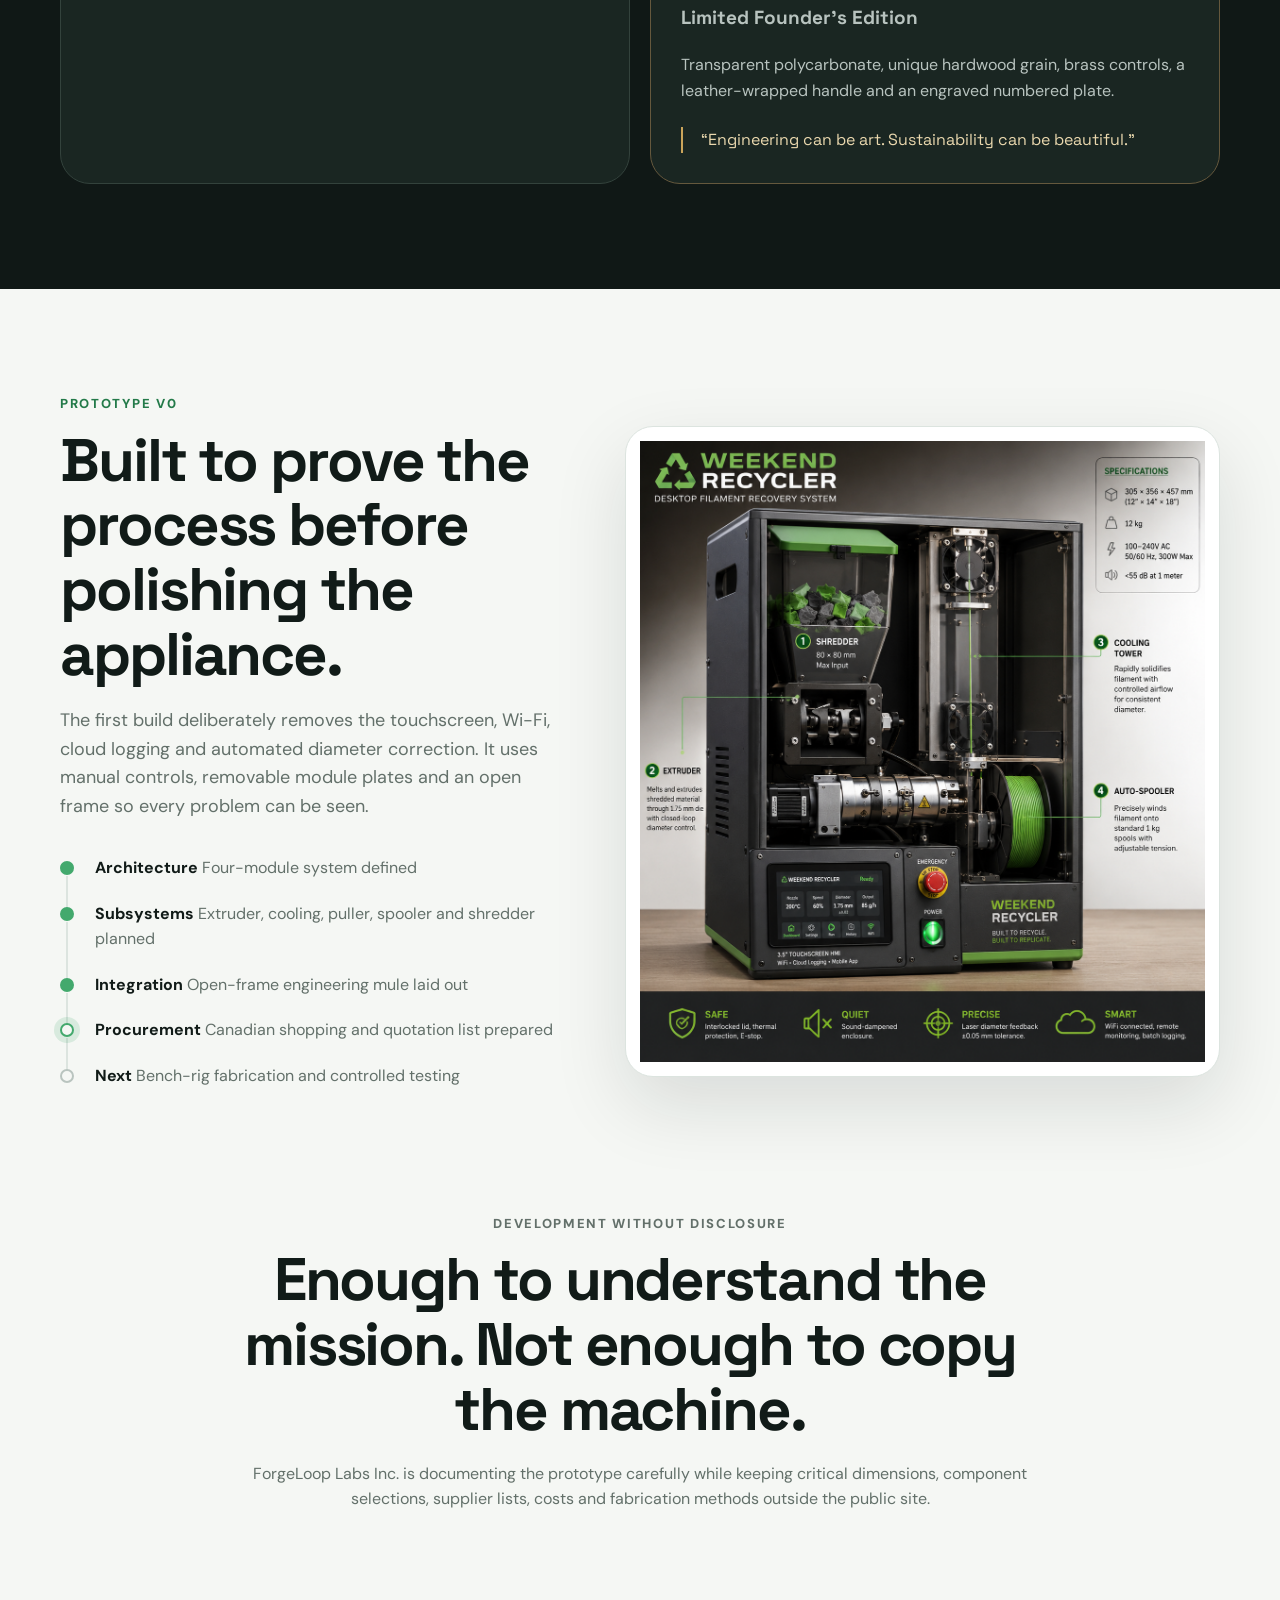
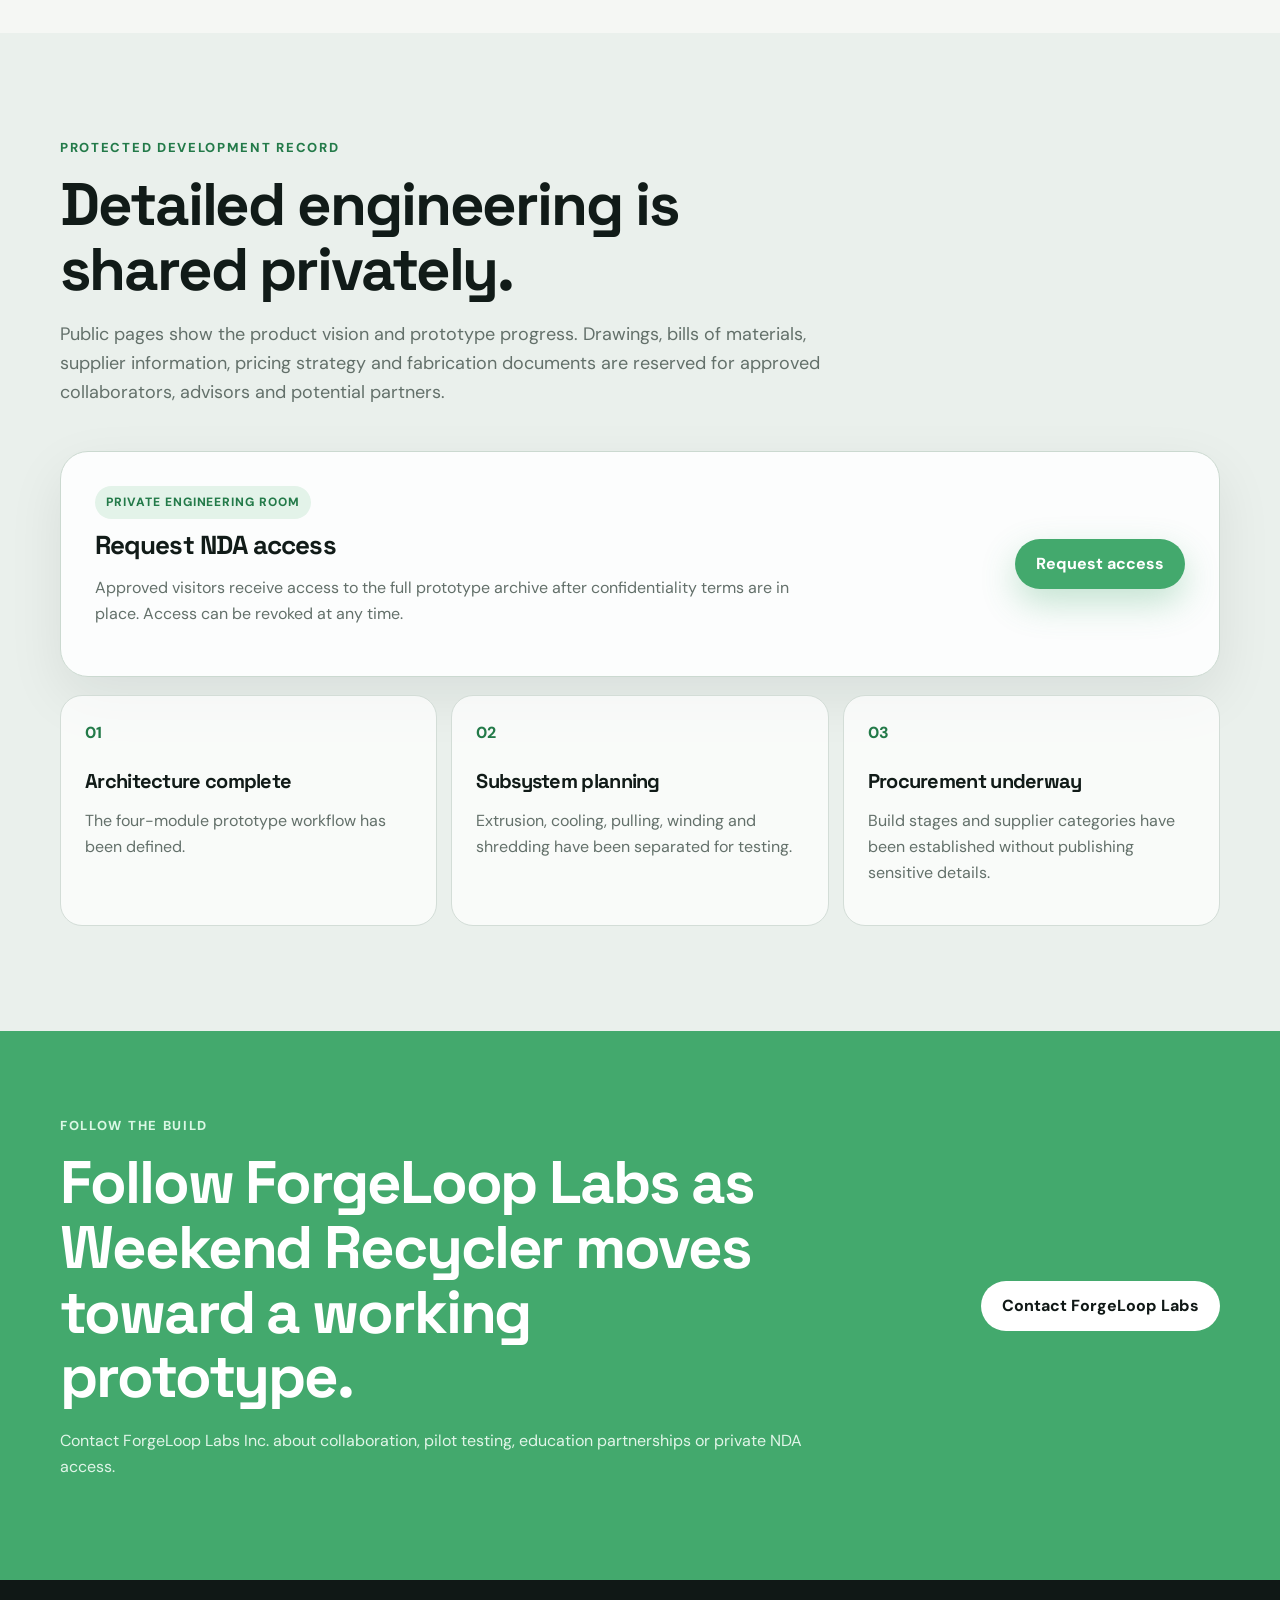
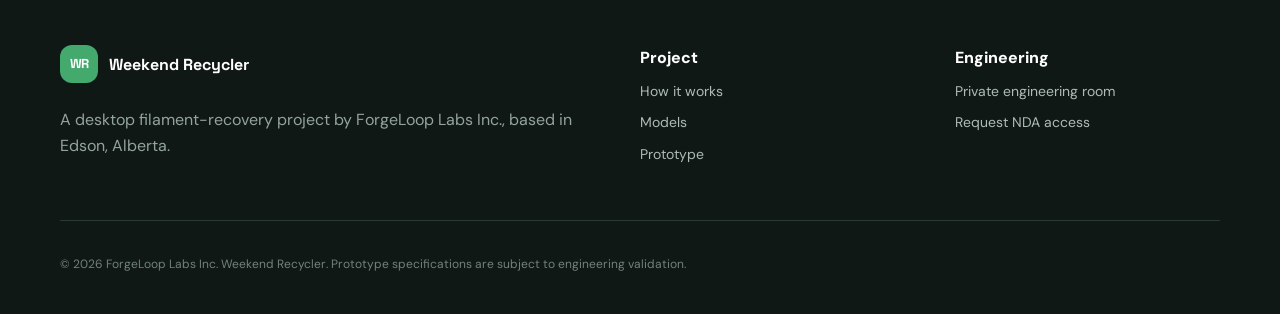
==== commit 5423e8de: "Add files via upload" ====
--- a/index.html
+++ b/index.html
@@ -3,14 +3,83 @@
 <head>
   <meta charset="utf-8">
   <meta name="viewport" content="width=device-width, initial-scale=1">
-  <meta name="description" content="Weekend Recycler turns failed 3D prints into reusable 1.75 mm filament.">
+  <meta name="description" content="Weekend Recycler turns failed 3D prints into reusable 1.75mm filament. A desktop recycling system from ForgeLoop Labs Inc., Edson, Alberta. See prototype progress and join the project.">
   <meta name="theme-color" content="#101816">
-  <title>Weekend Recycler — Give Failed Prints a Second Life</title>
+  <title>Weekend Recycler | Desktop 3D Print Filament Recycler by ForgeLoop Labs</title>
+
+  <link rel="canonical" href="https://forgelooplabs.com/">
+
+  <!-- Open Graph -->
+  <meta property="og:type" content="website">
+  <meta property="og:url" content="https://forgelooplabs.com/">
+  <meta property="og:title" content="Weekend Recycler | Desktop 3D Print Filament Recycler">
+  <meta property="og:description" content="Turn failed 3D prints into reusable 1.75mm filament. A desktop recycling system from ForgeLoop Labs Inc., Edson, Alberta.">
+  <meta property="og:image" content="https://forgelooplabs.com/assets/standard-recycler.png">
+  <meta property="og:site_name" content="ForgeLoop Labs">
+
+  <!-- Twitter / X Card -->
+  <meta name="twitter:card" content="summary_large_image">
+  <meta name="twitter:title" content="Weekend Recycler | Desktop 3D Print Filament Recycler">
+  <meta name="twitter:description" content="Turn failed 3D prints into reusable 1.75mm filament. A desktop recycling system from ForgeLoop Labs Inc.">
+  <meta name="twitter:image" content="https://forgelooplabs.com/assets/standard-recycler.png">
+
   <link rel="preconnect" href="https://fonts.googleapis.com">
   <link rel="preconnect" href="https://fonts.gstatic.com" crossorigin>
   <link href="https://fonts.googleapis.com/css2?family=DM+Sans:wght@400;500;600;700&family=Space+Grotesk:wght@500;600;700&display=swap" rel="stylesheet">
   <link rel="stylesheet" href="styles.css">
   <script defer src="script.js"></script>
+
+  <!-- JSON-LD: Organization -->
+  <script type="application/ld+json">
+  {
+    "@context": "https://schema.org",
+    "@type": "Organization",
+    "name": "ForgeLoop Labs Inc.",
+    "url": "https://forgelooplabs.com/",
+    "logo": "https://forgelooplabs.com/assets/standard-recycler.png",
+    "address": {
+      "@type": "PostalAddress",
+      "addressLocality": "Edson",
+      "addressRegion": "AB",
+      "addressCountry": "CA"
+    }
+  }
+  </script>
+
+  <!-- JSON-LD: Products -->
+  <script type="application/ld+json">
+  {
+    "@context": "https://schema.org",
+    "@type": "Product",
+    "name": "Weekend Recycler",
+    "description": "Planned consumer desktop 3D print filament recycler. Compact appliance with an approachable interface and enclosed recycling process.",
+    "brand": { "@type": "Brand", "name": "ForgeLoop Labs" },
+    "image": "https://forgelooplabs.com/assets/standard-recycler.png",
+    "url": "https://forgelooplabs.com/#models"
+  }
+  </script>
+  <script type="application/ld+json">
+  {
+    "@context": "https://schema.org",
+    "@type": "Product",
+    "name": "Recycler Pro",
+    "description": "Workshop-oriented 3D print filament recycler. Rugged, repairable construction with visible service areas for serious makers.",
+    "brand": { "@type": "Brand", "name": "ForgeLoop Labs" },
+    "image": "https://forgelooplabs.com/assets/pro-recycler.png",
+    "url": "https://forgelooplabs.com/#models"
+  }
+  </script>
+  <script type="application/ld+json">
+  {
+    "@context": "https://schema.org",
+    "@type": "Product",
+    "name": "Lab Recycler",
+    "description": "Limited Founder's Edition 3D print filament recycler. Transparent polycarbonate, hardwood grain, brass controls, leather-wrapped handle, engraved numbered plate. 500 numbered units maximum.",
+    "brand": { "@type": "Brand", "name": "ForgeLoop Labs" },
+    "image": "https://forgelooplabs.com/assets/lab-recycler.png",
+    "url": "https://forgelooplabs.com/#models"
+  }
+  </script>
 </head>
 <body>
   <a class="skip-link" href="#main">Skip to content</a>
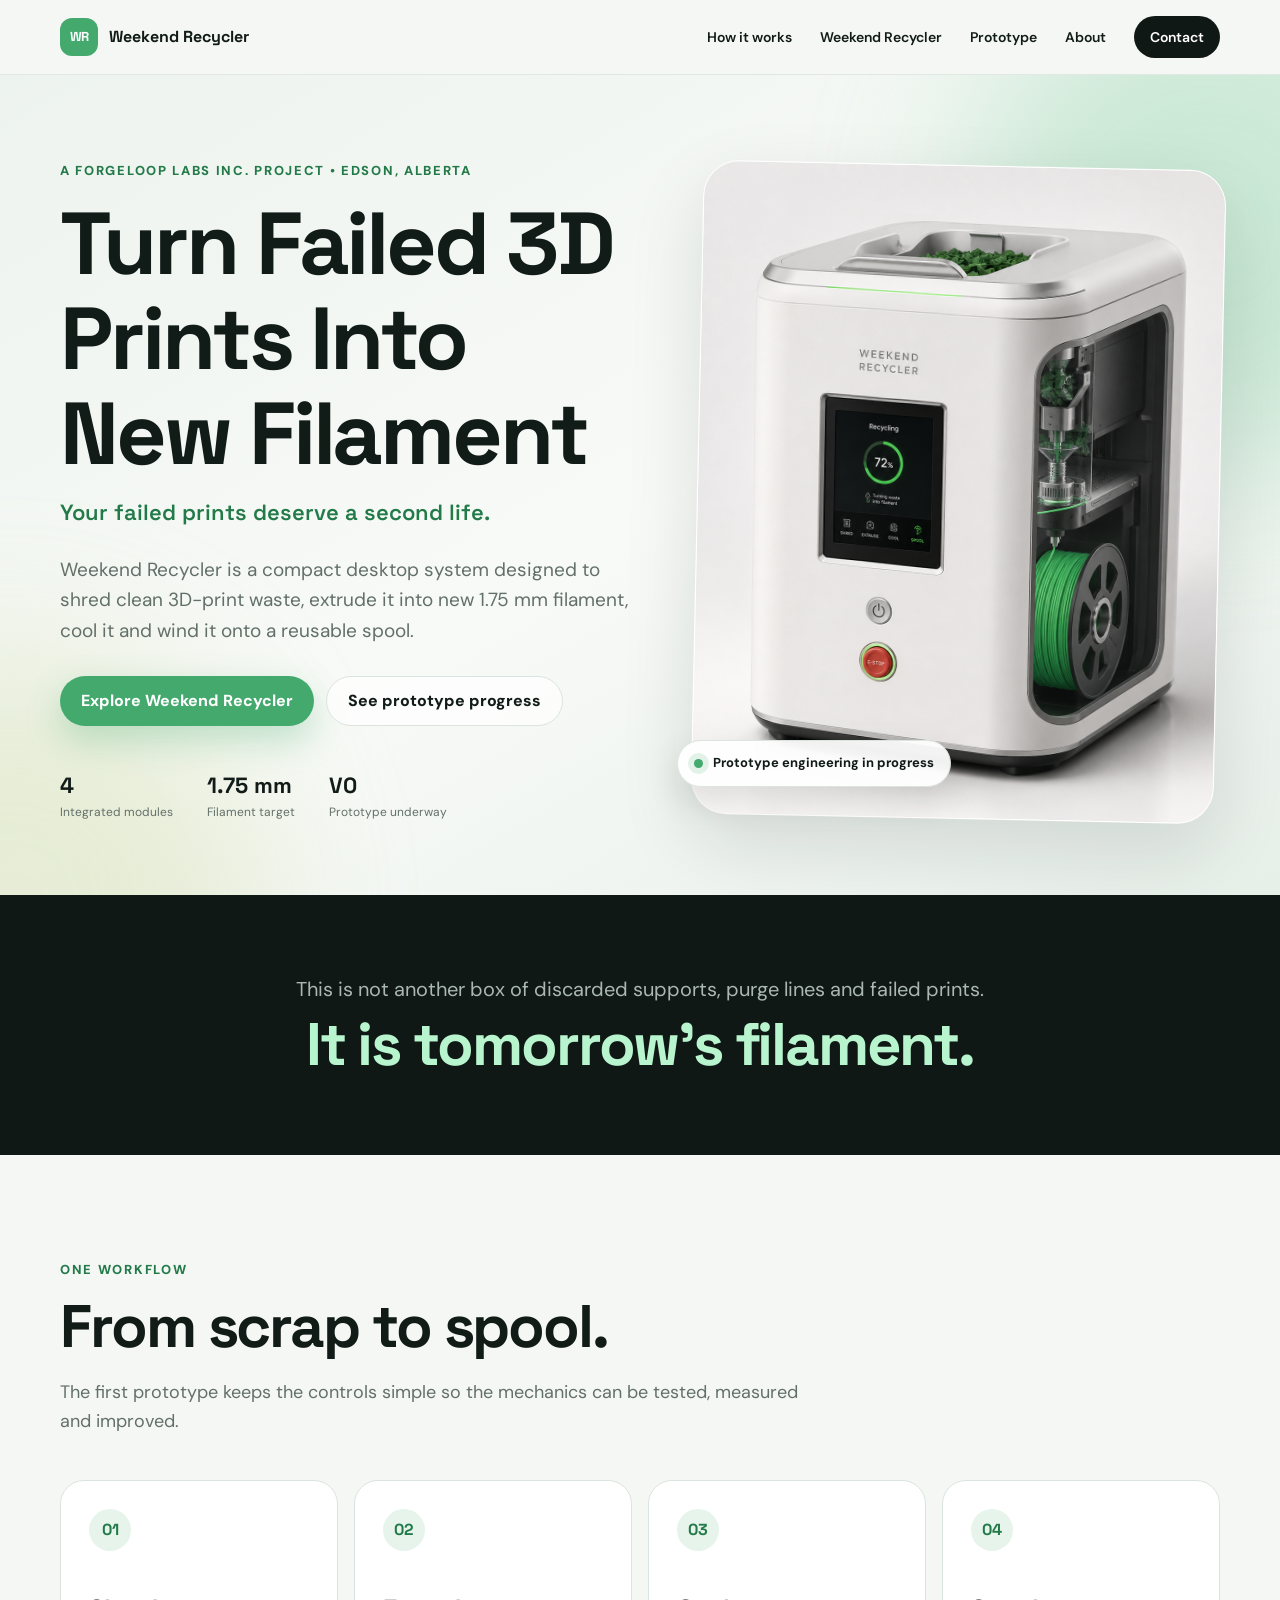
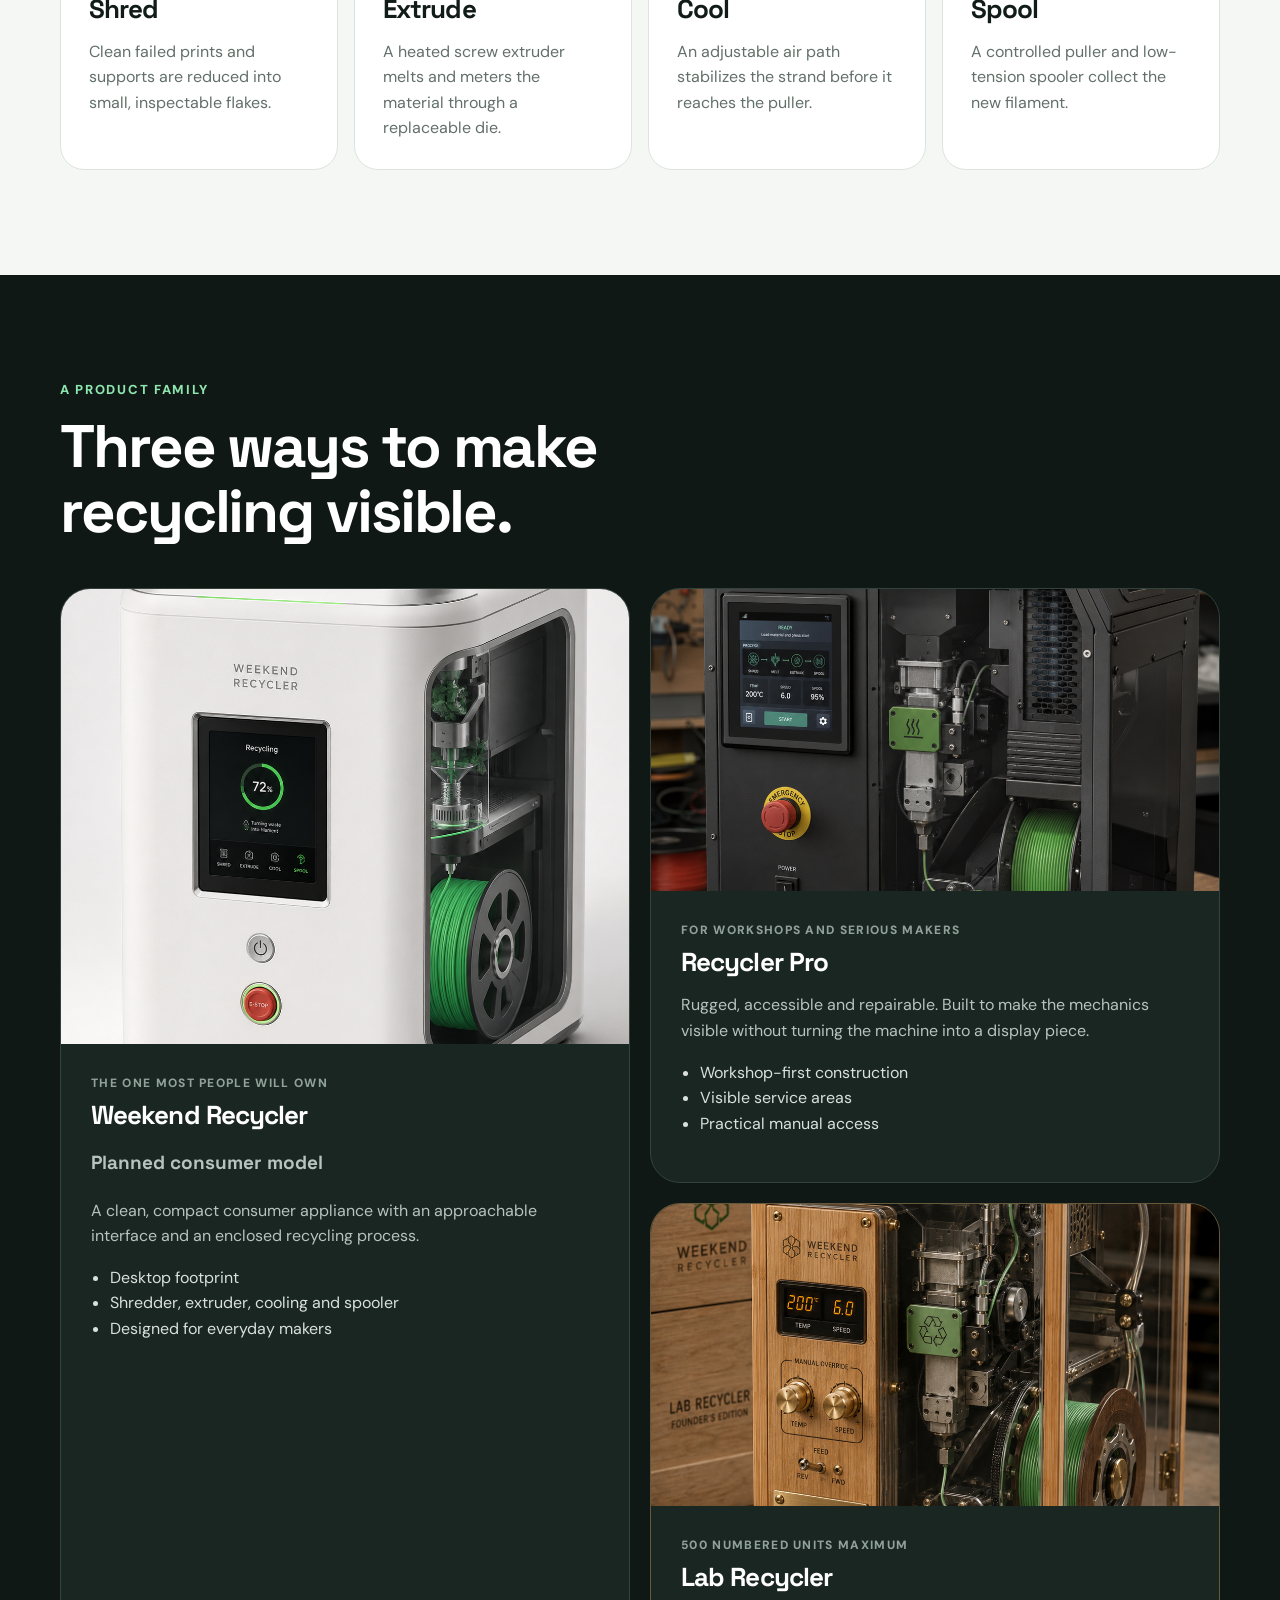
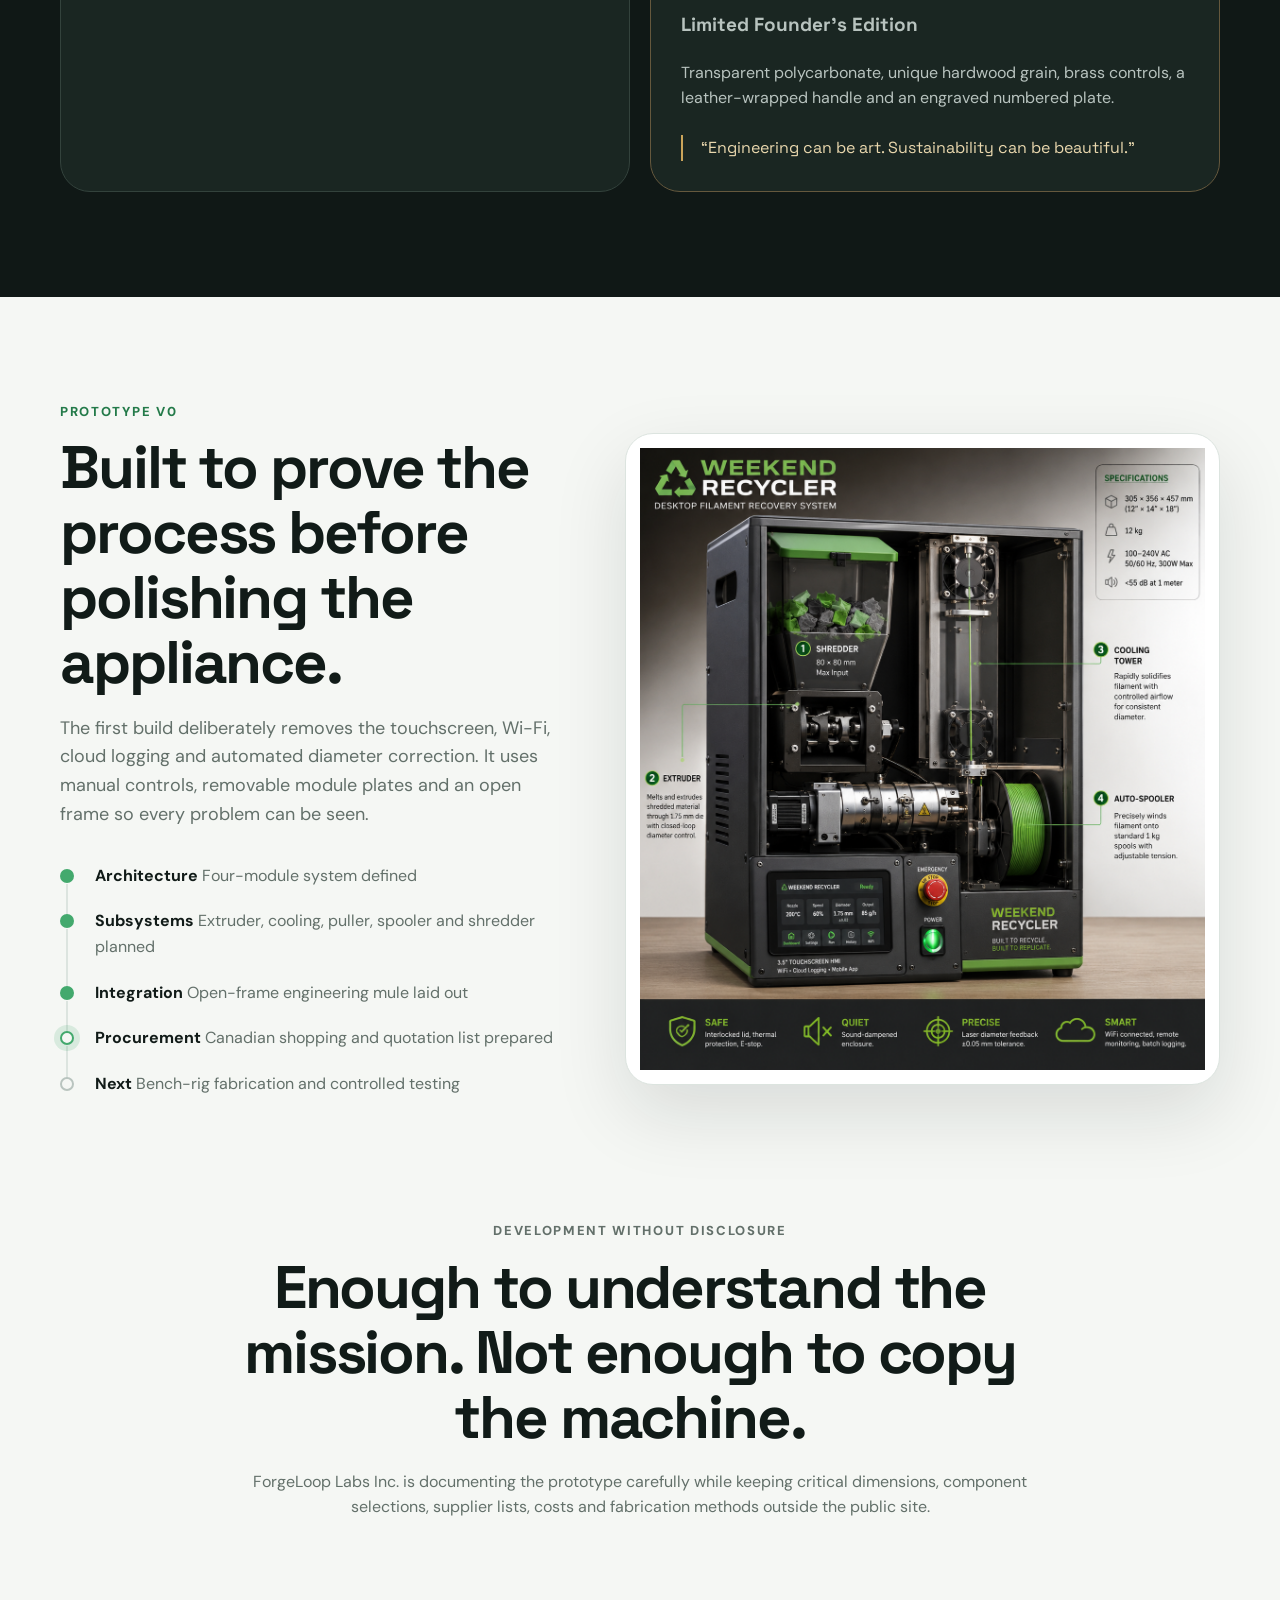
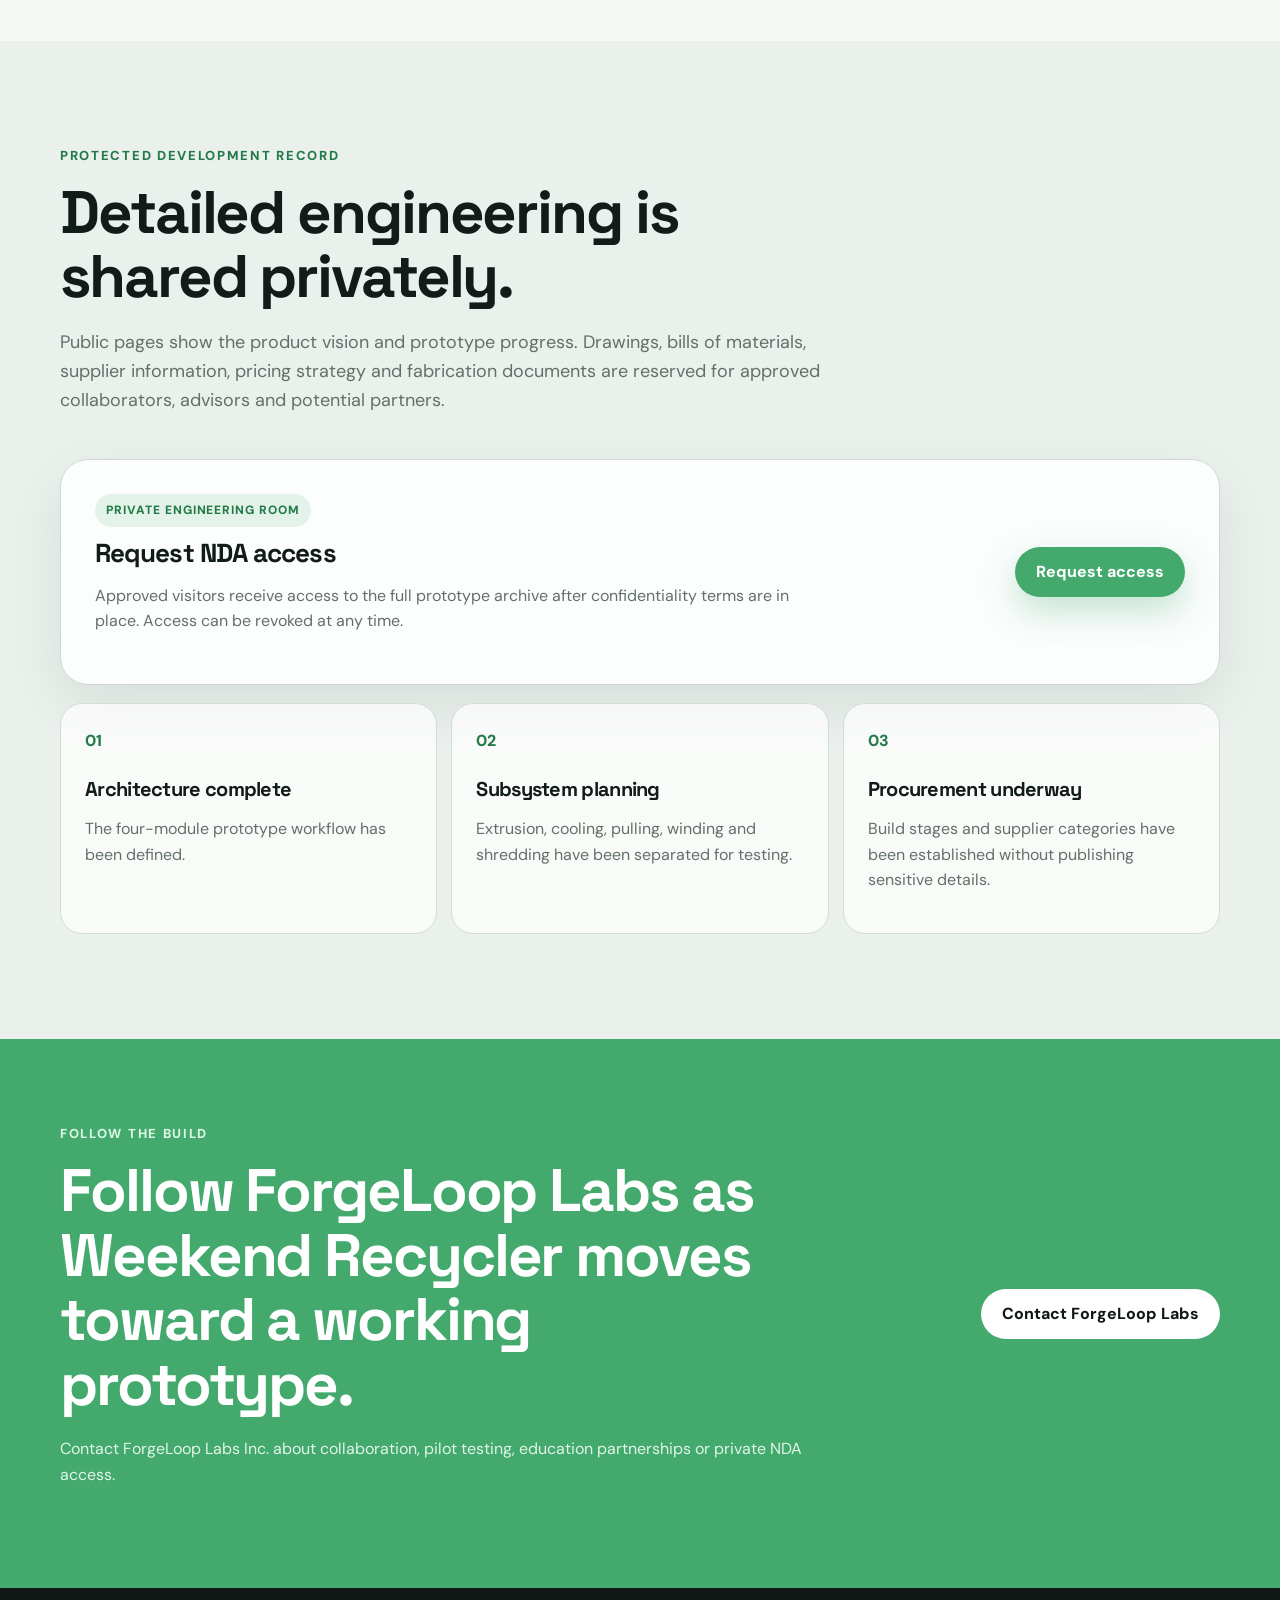
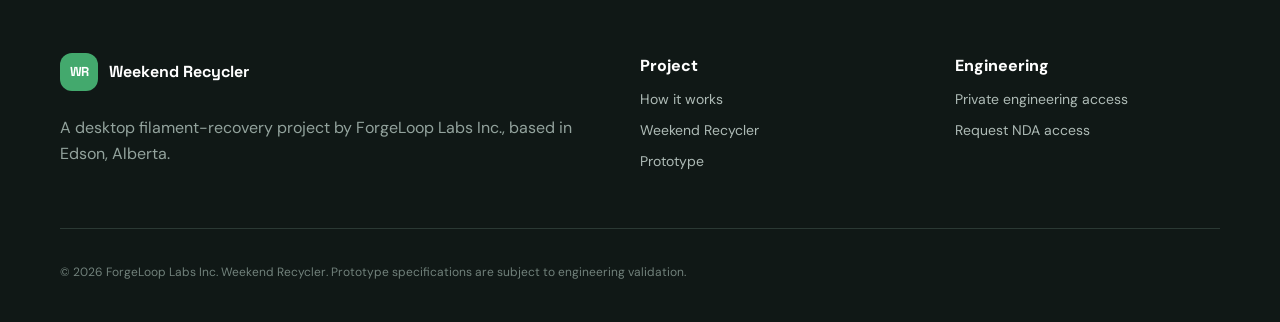
==== commit 336a2ed7: "Add files via upload" ====
--- a/index.html
+++ b/index.html
@@ -3,23 +3,23 @@
 <head>
   <meta charset="utf-8">
   <meta name="viewport" content="width=device-width, initial-scale=1">
-  <meta name="description" content="Weekend Recycler turns failed 3D prints into reusable 1.75mm filament. A desktop recycling system from ForgeLoop Labs Inc., Edson, Alberta. See prototype progress and join the project.">
+  <meta name="description" content="ForgeLoop Labs Inc. is an Alberta company developing the Weekend Recycler, a desktop system designed to turn clean failed 3D prints into reusable 1.75 mm filament.">
   <meta name="theme-color" content="#101816">
-  <title>Weekend Recycler | Desktop 3D Print Filament Recycler by ForgeLoop Labs</title>
+  <title>ForgeLoop Labs Inc. | Weekend Recycler for 3D Print Waste</title>
 
   <link rel="canonical" href="https://forgelooplabs.com/">
 
   <!-- Open Graph -->
   <meta property="og:type" content="website">
   <meta property="og:url" content="https://forgelooplabs.com/">
-  <meta property="og:title" content="Weekend Recycler | Desktop 3D Print Filament Recycler">
-  <meta property="og:description" content="Turn failed 3D prints into reusable 1.75mm filament. A desktop recycling system from ForgeLoop Labs Inc., Edson, Alberta.">
+  <meta property="og:title" content="ForgeLoop Labs Inc. | Weekend Recycler">
+  <meta property="og:description" content="An Alberta company developing a desktop system designed to turn clean failed 3D prints into reusable 1.75 mm filament.">
   <meta property="og:image" content="https://forgelooplabs.com/assets/standard-recycler.png">
   <meta property="og:site_name" content="ForgeLoop Labs">
 
   <!-- Twitter / X Card -->
   <meta name="twitter:card" content="summary_large_image">
-  <meta name="twitter:title" content="Weekend Recycler | Desktop 3D Print Filament Recycler">
+  <meta name="twitter:title" content="ForgeLoop Labs Inc. | Weekend Recycler">
   <meta name="twitter:description" content="Turn failed 3D prints into reusable 1.75mm filament. A desktop recycling system from ForgeLoop Labs Inc.">
   <meta name="twitter:image" content="https://forgelooplabs.com/assets/standard-recycler.png">
 
@@ -29,55 +29,38 @@
   <link rel="stylesheet" href="styles.css">
   <script defer src="script.js"></script>
 
-  <!-- JSON-LD: Organization -->
+  <!-- JSON-LD: connected company and website entities -->
   <script type="application/ld+json">
   {
     "@context": "https://schema.org",
-    "@type": "Organization",
-    "name": "ForgeLoop Labs Inc.",
-    "url": "https://forgelooplabs.com/",
-    "logo": "https://forgelooplabs.com/assets/standard-recycler.png",
-    "address": {
-      "@type": "PostalAddress",
-      "addressLocality": "Edson",
-      "addressRegion": "AB",
-      "addressCountry": "CA"
-    }
-  }
-  </script>
-
-  <!-- JSON-LD: Products -->
-  <script type="application/ld+json">
-  {
-    "@context": "https://schema.org",
-    "@type": "Product",
-    "name": "Weekend Recycler",
-    "description": "Planned consumer desktop 3D print filament recycler. Compact appliance with an approachable interface and enclosed recycling process.",
-    "brand": { "@type": "Brand", "name": "ForgeLoop Labs" },
-    "image": "https://forgelooplabs.com/assets/standard-recycler.png",
-    "url": "https://forgelooplabs.com/#models"
-  }
-  </script>
-  <script type="application/ld+json">
-  {
-    "@context": "https://schema.org",
-    "@type": "Product",
-    "name": "Recycler Pro",
-    "description": "Workshop-oriented 3D print filament recycler. Rugged, repairable construction with visible service areas for serious makers.",
-    "brand": { "@type": "Brand", "name": "ForgeLoop Labs" },
-    "image": "https://forgelooplabs.com/assets/pro-recycler.png",
-    "url": "https://forgelooplabs.com/#models"
-  }
-  </script>
-  <script type="application/ld+json">
-  {
-    "@context": "https://schema.org",
-    "@type": "Product",
-    "name": "Lab Recycler",
-    "description": "Limited Founder's Edition 3D print filament recycler. Transparent polycarbonate, hardwood grain, brass controls, leather-wrapped handle, engraved numbered plate. 500 numbered units maximum.",
-    "brand": { "@type": "Brand", "name": "ForgeLoop Labs" },
-    "image": "https://forgelooplabs.com/assets/lab-recycler.png",
-    "url": "https://forgelooplabs.com/#models"
+    "@graph": [
+      {
+        "@type": "Organization",
+        "@id": "https://forgelooplabs.com/#organization",
+        "name": "ForgeLoop Labs Inc.",
+        "url": "https://forgelooplabs.com/",
+        "description": "An Alberta product-development company creating desktop recycling technology for 3D-printing waste.",
+        "address": {
+          "@type": "PostalAddress",
+          "addressLocality": "Edson",
+          "addressRegion": "Alberta",
+          "addressCountry": "CA"
+        },
+        "brand": {
+          "@type": "Brand",
+          "name": "Weekend Recycler"
+        }
+      },
+      {
+        "@type": "WebSite",
+        "@id": "https://forgelooplabs.com/#website",
+        "url": "https://forgelooplabs.com/",
+        "name": "ForgeLoop Labs Inc.",
+        "publisher": {
+          "@id": "https://forgelooplabs.com/#organization"
+        }
+      }
+    ]
   }
   </script>
 </head>
@@ -86,17 +69,17 @@
 
   <header class="site-header">
     <div class="container nav-wrap">
-      <a class="brand" href="#top" aria-label="Weekend Recycler home">
+      <a class="brand" href="/" aria-label="ForgeLoop Labs home">
         <span class="brand-mark">WR</span>
         <span>Weekend Recycler</span>
       </a>
       <button class="menu-button" aria-expanded="false" aria-controls="main-nav">Menu</button>
       <nav id="main-nav" class="main-nav" aria-label="Primary navigation">
-        <a href="#how-it-works">How it works</a>
-        <a href="#models">Models</a>
-        <a href="#prototype">Prototype</a>
-        <a href="#documents">Documents</a>
-        <a class="nav-cta" href="#contact">Join the project</a>
+        <a href="/how-it-works/">How it works</a>
+        <a href="/weekend-recycler/">Weekend Recycler</a>
+        <a href="/prototype/">Prototype</a>
+        <a href="/about/">About</a>
+        <a class="nav-cta" href="/contact/">Contact</a>
       </nav>
     </div>
   </header>
@@ -108,14 +91,15 @@
       <div class="container hero-grid">
         <div class="hero-copy reveal">
           <p class="eyebrow">A ForgeLoop Labs Inc. project • Edson, Alberta</p>
-          <h1>Your failed prints deserve a second life.</h1>
+          <h1>Turn Failed 3D Prints Into New Filament</h1>
+          <p class="hero-tagline">Your failed prints deserve a second life.</p>
           <p class="hero-text">
             Weekend Recycler is a compact desktop system designed to shred clean 3D-print waste,
             extrude it into new 1.75 mm filament, cool it and wind it onto a reusable spool.
           </p>
           <div class="hero-actions">
-            <a class="button button-primary" href="#models">Explore the recyclers</a>
-            <a class="button button-secondary" href="#prototype">See prototype progress</a>
+            <a class="button button-primary" href="/weekend-recycler/">Explore Weekend Recycler</a>
+            <a class="button button-secondary" href="/prototype/">See prototype progress</a>
           </div>
           <div class="hero-stats" aria-label="Product highlights">
             <div><strong>4</strong><span>Integrated modules</span></div>
@@ -308,18 +292,18 @@
   <footer class="site-footer">
     <div class="container footer-grid">
       <div>
-        <a class="brand footer-brand" href="#top"><span class="brand-mark">WR</span><span>Weekend Recycler</span></a>
+        <a class="brand footer-brand" href="/"><span class="brand-mark">WR</span><span>Weekend Recycler</span></a>
         <p>A desktop filament-recovery project by ForgeLoop Labs Inc., based in Edson, Alberta.</p>
       </div>
       <div>
         <p class="footer-heading">Project</p>
-        <a href="#how-it-works">How it works</a>
-        <a href="#models">Models</a>
-        <a href="#prototype">Prototype</a>
+        <a href="/how-it-works/">How it works</a>
+        <a href="/weekend-recycler/">Weekend Recycler</a>
+        <a href="/prototype/">Prototype</a>
       </div>
       <div>
         <p class="footer-heading">Engineering</p>
-        <a href="#documents">Private engineering room</a>
+        <a href="/contact/">Private engineering access</a>
         <a href="mailto:david.bodnar@forgelooplabs.com?subject=Weekend%20Recycler%20NDA%20Access%20Request">Request NDA access</a>
       </div>
     </div>
--- a/styles.css
+++ b/styles.css
@@ -240,3 +240,25 @@
   .private-access-card { align-items: flex-start; flex-direction: column; }
   .public-summary-grid { grid-template-columns: 1fr; }
 }
+
+/* Multi-page SEO content */
+.hero-tagline { margin: 14px 0 0; color: var(--green-dark); font-family: "Space Grotesk"; font-size: 22px; font-weight: 600; }
+.inner-hero { padding: 95px 0 70px; background: radial-gradient(circle at 80% 20%, rgba(67,169,109,.18), transparent 38%), var(--bg); }
+.inner-grid { display: grid; grid-template-columns: 1.15fr .85fr; gap: 55px; align-items: center; }
+.inner-hero h1 { max-width: 850px; }
+.inner-lead { max-width: 780px; margin-top: 24px; color: var(--muted); font-size: 20px; }
+.inner-visual { overflow: hidden; border: 1px solid var(--line); border-radius: 30px; background: white; box-shadow: var(--shadow); }
+.inner-visual img { aspect-ratio: 4/3; object-fit: cover; }
+.content-narrow { max-width: 880px; }
+.content-narrow > p { color: var(--muted); font-size: 18px; line-height: 1.75; }
+.content-narrow h2:not(:first-child) { margin-top: 55px; }
+.inline-actions { display: flex; flex-wrap: wrap; gap: 12px; margin-top: 34px; }
+.feature-list { display: grid; grid-template-columns: repeat(3,1fr); gap: 16px; margin: 38px 0; }
+.feature-list article, .contact-card, .notice { padding: 26px; border: 1px solid var(--line); border-radius: 22px; background: white; }
+.feature-list p, .notice, .small-note { color: var(--muted); }
+.notice { margin-top: 28px; }
+.section-copy { margin-top: 60px; }
+.contact-card { margin-top: 30px; }
+.contact-card a:not(.button) { color: var(--green-dark); font-size: 19px; font-weight: 700; }
+.small-note { margin-top: 24px; font-size: 14px !important; }
+@media (max-width: 850px) { .inner-grid, .feature-list { grid-template-columns: 1fr; } .inner-hero { padding-top: 65px; } }
